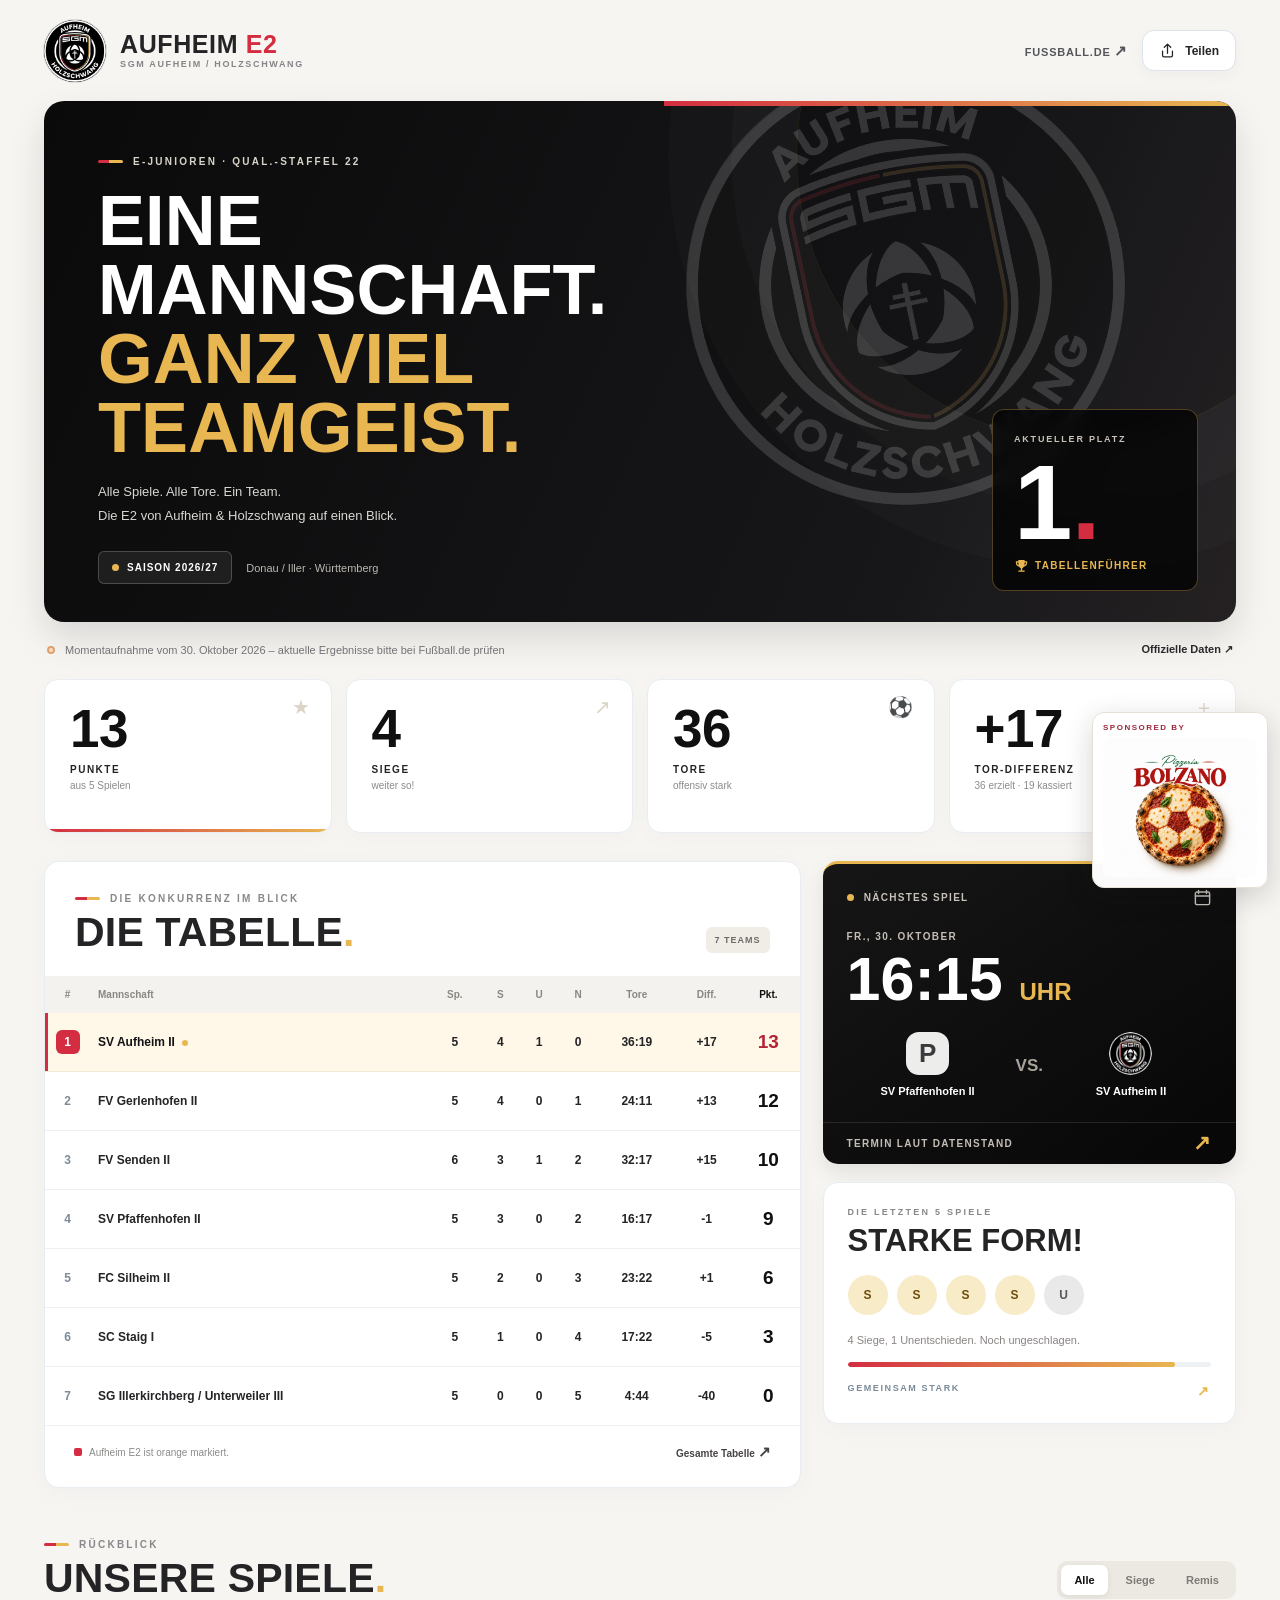
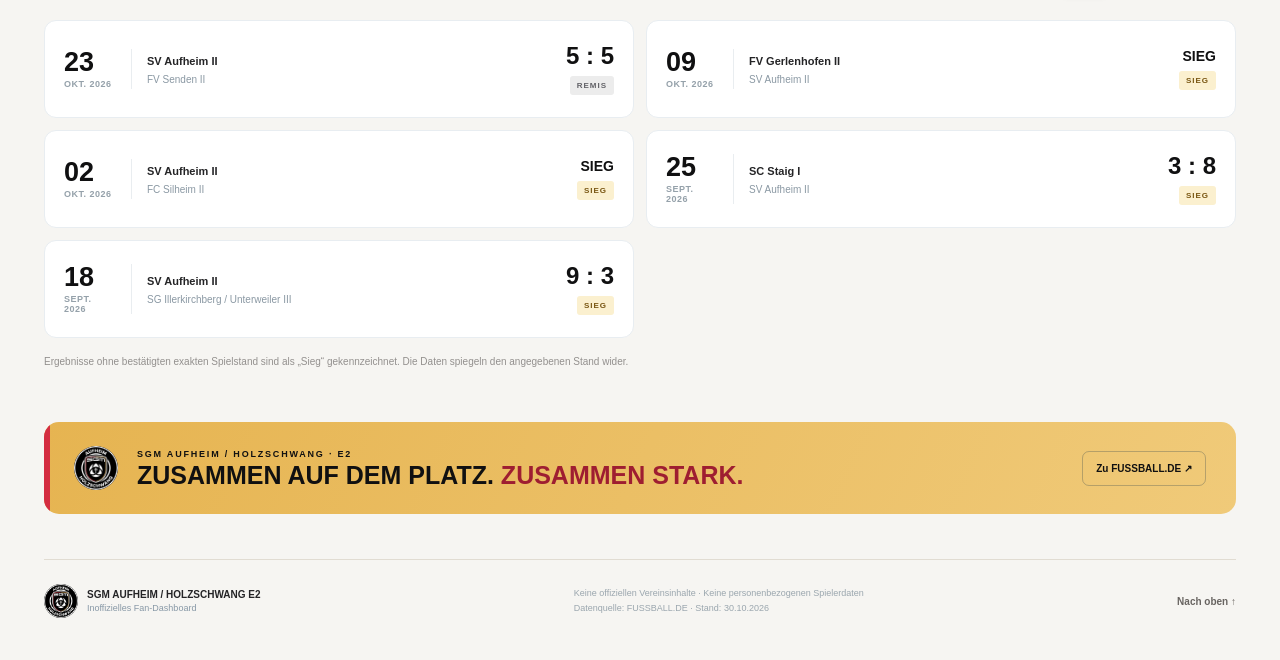
==== index.html @ 08b3c586 "Pin Bolzano sponsor to viewport corner on mobile and desktop" ====
<!doctype html>
<html lang="de">
  <head>
    <meta charset="utf-8" />
    <meta name="viewport" content="width=device-width, initial-scale=1, viewport-fit=cover" />
    <meta name="theme-color" content="#101011" />
    <meta name="description" content="Inoffizielles mobiles Team-Dashboard der SV Aufheim E2 mit Tabelle, Ergebnissen und Spielterminen." />
    <meta property="og:title" content="SV Aufheim E2 – Team-Dashboard" />
    <meta property="og:description" content="Tabelle, Ergebnisse und nächste Spiele auf einen Blick." />
    <title>SV Aufheim E2 · Team-Dashboard</title>
    <link rel="stylesheet" href="styles.css" />
    <script src="data.js" defer></script>
    <script src="app.js" defer></script>
  </head>
  <body>
    <div class="page-shell">
      <header class="topbar" aria-label="Hauptnavigation">
        <a class="brand" href="#start" aria-label="Aufheim E2 – zum Anfang">
          <img class="crest" src="logo.png" width="62" height="62" alt="Wappen der SGM Aufheim Holzschwang" />
          <span class="brand-text"><strong>AUFHEIM <span>E2</span></strong><small>SGM AUFHEIM / HOLZSCHWANG</small></span>
        </a>
        <div class="nav-actions">
          <a class="source-link source-link-top" id="top-source" target="_blank" rel="noopener noreferrer" href="https://www.fussball.de/">FUSSBALL.DE <span aria-hidden="true">↗</span></a>
          <button class="share-button" id="share-button" type="button" aria-label="Seite teilen">
            <svg viewBox="0 0 24 24" width="17" height="17" fill="none" stroke="currentColor" stroke-width="1.8" stroke-linecap="round" stroke-linejoin="round" aria-hidden="true"><path d="M12 16V3m0 0 4.5 4.5M12 3 7.5 7.5"/><path d="M5 13v6a2 2 0 0 0 2 2h10a2 2 0 0 0 2-2v-6"/></svg>
            <span>Teilen</span>
          </button>
        </div>
      </header>

      <main id="start">
        <section class="hero" aria-labelledby="hero-title">
          <div class="hero-glow" aria-hidden="true"></div>
          <img class="hero-mark" src="logo.png" width="400" height="400" alt="" aria-hidden="true" />
          <div class="hero-copy">
            <div class="eyebrow light"><span class="eyebrow-dash"></span><span id="competition">E-JUNIOREN · QUAL.-STAFFEL 22</span></div>
            <h1 id="hero-title">Eine Mannschaft.<br /><em>Ganz viel Teamgeist.</em></h1>
            <p>Alle Spiele. Alle Tore. Ein Team.<br />Die E2 von Aufheim & Holzschwang auf einen Blick.</p>
            <div class="hero-bottom">
              <span class="season-pill"><span class="orange-dot"></span><span id="season">SAISON 2026/27</span></span>
              <span class="hero-detail">Donau / Iller · Württemberg</span>
            </div>
          </div>
          <div class="hero-ranking" aria-label="Aktueller Tabellenplatz">
            <span class="ranking-kicker">AKTUELLER PLATZ</span>
            <div class="ranking-big"><span id="hero-rank">1</span><span class="ranking-period">.</span></div>
            <span class="ranking-label"><svg viewBox="0 0 24 24" width="15" height="15" fill="currentColor" aria-hidden="true"><path d="M7 3h10v2h4v3c0 3.2-2.4 5.7-5.5 5.9a5.5 5.5 0 0 1-2.5 2.9V20h4v2H7v-2h4v-3.3a5.5 5.5 0 0 1-2.5-2.8C5.4 13.7 3 11.2 3 8V5h4V3Zm0 4H5v1c0 1.6.8 2.9 2.2 3.5A9.8 9.8 0 0 1 7 9.7V7Zm10 0v2.7a9.8 9.8 0 0 1-.2 1.8C18.2 10.9 19 9.6 19 8V7h-2Z"/></svg> TABELLENFÜHRER</span>
          </div>
        </section>

        <div class="data-banner" role="status"><span class="banner-dot" aria-hidden="true"></span><span id="data-banner-text">Verifizierter Tabellenstand vom 30. Oktober 2026</span><a id="data-banner-source" href="https://www.fussball.de/" target="_blank" rel="noopener noreferrer">Offizielle Daten <span aria-hidden="true">↗</span></a></div>

        <section class="stat-grid" aria-label="Teamstatistik">
          <div class="stat-card"><span class="stat-icon" aria-hidden="true">★</span><span class="stat-value" id="stat-points">13</span><span class="stat-label">PUNKTE</span><span class="stat-hint">aus 5 Spielen</span></div>
          <div class="stat-card"><span class="stat-icon" aria-hidden="true">↗</span><span class="stat-value" id="stat-wins">4</span><span class="stat-label">SIEGE</span><span class="stat-hint">weiter so!</span></div>
          <div class="stat-card"><span class="stat-icon" aria-hidden="true">⚽</span><span class="stat-value" id="stat-goals">36</span><span class="stat-label">TORE</span><span class="stat-hint">offensiv stark</span></div>
          <div class="stat-card"><span class="stat-icon" aria-hidden="true">＋</span><span class="stat-value" id="stat-difference">+17</span><span class="stat-label">TOR-DIFFERENZ</span><span class="stat-hint">36 erzielt · 19 kassiert</span></div>
        </section>

        <div class="content-grid">
          <section class="panel standings-panel" id="tabelle" aria-labelledby="standings-title">
            <div class="section-heading"><div><div class="eyebrow"><span class="eyebrow-dash"></span> DIE KONKURRENZ IM BLICK</div><h2 id="standings-title">Die Tabelle<span class="orange-stop">.</span></h2></div><span class="round-label" id="league-team-count">7 TEAMS</span></div>
            <div class="table-scroller">
              <table class="league-table" aria-describedby="table-note">
                <thead><tr><th scope="col">#</th><th scope="col">Mannschaft</th><th scope="col">Sp.</th><th scope="col" class="desktop-col">S</th><th scope="col" class="desktop-col">U</th><th scope="col" class="desktop-col">N</th><th scope="col" class="desktop-col">Tore</th><th scope="col">Diff.</th><th scope="col" class="points-col">Pkt.</th></tr></thead>
                <tbody id="standings-body"></tbody>
              </table>
            </div>
            <div class="panel-foot"><p id="table-note"><span class="legend-indicator"></span> Aufheim E2 ist orange markiert.</p><a id="table-source" href="https://www.fussball.de/" target="_blank" rel="noopener noreferrer">Gesamte Tabelle <span aria-hidden="true">↗</span></a></div>
          </section>

          <aside class="sidebar" aria-label="Spiele und Form">
            <section class="next-match-card" id="naechstes-spiel" aria-labelledby="next-match-title">
              <div class="match-card-top"><span><span class="next-dot"></span> NÄCHSTES SPIEL</span><svg viewBox="0 0 24 24" width="19" height="19" fill="none" stroke="currentColor" stroke-width="1.8" stroke-linecap="round" stroke-linejoin="round" aria-hidden="true"><rect x="3" y="5" width="18" height="16" rx="2"/><path d="M7 3v4m10-4v4M3 10h18"/></svg></div>
              <div class="match-date" id="next-date">FR · 30. OKTOBER</div>
              <div class="match-time" id="next-time">16:15 <span>UHR</span></div>
              <div class="fixture-teams"><div class="fixture-team"><span class="mini-crest opponent">P</span><span id="next-home">SV Pfaffenhofen II</span></div><span class="fixture-versus">VS.</span><div class="fixture-team"><img class="mini-crest our-team" src="logo.png" width="43" height="43" alt="" /><span id="next-away">SV Aufheim II</span></div></div>
              <div class="match-bottom"><span id="next-note">AUSWÄRTSSPIEL</span><a id="next-source" href="https://www.fussball.de/" target="_blank" rel="noopener noreferrer" aria-label="Spiel auf Fußball.de ansehen">↗</a></div>
            </section>

            <section class="form-card" aria-labelledby="form-title">
              <div class="form-header"><span class="eyebrow">DIE LETZTEN 5 SPIELE</span><h3 id="form-title">Starke Form!</h3></div>
              <div class="form-circles" id="form-circles" aria-label="Formkurve"></div>
              <p id="form-copy">Vier Siege, ein Unentschieden. Noch ungeschlagen.</p>
              <div class="form-rule"><div id="form-rule-fill"></div></div>
              <span class="form-footer">GEMEINSAM STARK <span aria-hidden="true">↗</span></span>
            </section>
          </aside>
        </div>

        <section class="results-section" id="ergebnisse" aria-labelledby="results-title">
          <div class="section-heading results-heading"><div><div class="eyebrow"><span class="eyebrow-dash"></span> RÜCKBLICK</div><h2 id="results-title">Unsere Spiele<span class="orange-stop">.</span></h2></div><div class="filter-buttons" role="group" aria-label="Spiele filtern"><button class="filter-button active" type="button" data-filter="all" aria-pressed="true">Alle</button><button class="filter-button" type="button" data-filter="win" aria-pressed="false">Siege</button><button class="filter-button" type="button" data-filter="draw" aria-pressed="false">Remis</button></div></div>
          <div class="result-list" id="result-list" aria-live="polite"></div>
          <p class="results-note">Ergebnisse ohne bestätigten exakten Spielstand sind als „Sieg“ gekennzeichnet. Die Daten spiegeln den angegebenen Stand wider.</p>
        </section>

        <section class="closing-strip" aria-label="Team-Motto"><img class="closing-ball" src="logo.png" width="44" height="44" alt="" /><div><span class="closing-kicker">SGM AUFHEIM / HOLZSCHWANG · E2</span><strong>Zusammen auf dem Platz. <em>Zusammen stark.</em></strong></div><a id="closing-source" href="https://www.fussball.de/" target="_blank" rel="noopener noreferrer">Zu FUSSBALL.DE <span aria-hidden="true">↗</span></a></section>
        <section class="sponsor-strip" aria-label="Sponsor">
          <div class="sponsor-card">
            <span class="sponsor-label">SPONSORED BY</span>
            <img class="sponsor-image" src="sponsor-bolzano.jpg" alt="Pizzeria Bolzano – Fußball-Pizza" loading="eager" width="205" height="176" />
          </div>
        </section>
      </main>

      <footer class="site-footer"><div class="footer-brand"><img class="footer-circle" src="logo.png" width="34" height="34" alt="" /><span><strong>SGM AUFHEIM / HOLZSCHWANG E2</strong><small>Inoffizielles Fan-Dashboard</small></span></div><p>Keine offiziellen Vereinsinhalte · Keine personenbezogenen Spielerdaten<br />Datenquelle: FUSSBALL.DE · Stand: <span id="footer-updated">30.10.2026</span></p><a href="#start" class="back-to-top">Nach oben ↑</a></footer>
    </div>
    <div class="toast" id="toast" role="status" aria-live="polite"></div>
  </body>
</html>
---- styles.css ----
:root { color-scheme: light; --navy:#101011; --navy-2:#2b2b2d; --orange:#e8b751; --red:#d42d41; --ink:#242426; --muted:#77777a; --line:#e8e6e2; --paper:#f6f5f2; --green:#a77b26; --font-head:'Arial Narrow',Impact,sans-serif; --font-body:-apple-system,BlinkMacSystemFont,'Segoe UI',Arial,sans-serif; }
* { box-sizing:border-box; }
html { scroll-behavior:smooth; }
body { margin:0; background:var(--paper); color:var(--ink); font-family:var(--font-body); -webkit-font-smoothing:antialiased; }
button, a { -webkit-tap-highlight-color:transparent; }
button { font:inherit; }
a { color:inherit; }
.page-shell { max-width:1240px; margin:0 auto; padding:0 24px; }
.topbar { min-height:101px; display:flex; align-items:center; justify-content:space-between; gap:20px; }
.brand { display:inline-flex; gap:14px; align-items:center; text-decoration:none; }
.crest { width:62px; height:62px; border-radius:50%; object-fit:contain; flex-shrink:0; background:#050505; box-shadow:0 0 0 1px rgba(10,10,10,.12); }
.brand-text { display:flex; flex-direction:column; gap:2px; }
.brand-text strong { font:800 25px/.98 var(--font-head); letter-spacing:.6px; }
.brand-text strong span { color:var(--red); }
.brand-text small { letter-spacing:1.65px; font-size:9px; font-weight:800; color:#858588; }
.nav-actions { display:flex; align-items:center; gap:14px; }
.source-link { color:#55555a; text-decoration:none; font-size:11px; font-weight:800; letter-spacing:.8px; }
.source-link:hover, .panel-foot a:hover, .back-to-top:hover { color:var(--orange); }
.source-link span, .panel-foot a span { font-size:15px; }
.share-button { display:flex; align-items:center; gap:9px; border:1px solid #dce3ea; border-radius:12px; background:white; color:var(--ink); padding:11px 16px; font-size:12px; font-weight:800; cursor:pointer; box-shadow:0 5px 15px rgba(4,38,66,.035); }
.share-button:hover { border-color:var(--orange); }

.hero { background:linear-gradient(114deg,#0a0a0b 0%,#171719 75%,#252123 100%); min-height:366px; border-radius:20px; overflow:hidden; position:relative; color:white; display:flex; justify-content:space-between; align-items:stretch; box-shadow:0 16px 36px rgba(0,0,0,.12); isolation:isolate; }
.hero:before { content:""; position:absolute; height:5px; top:0; right:0; width:48%; background:linear-gradient(90deg,var(--red),var(--orange)); z-index:2; }
.hero-glow { position:absolute; z-index:-1; right:-130px; top:-230px; width:570px; height:570px; border:1px solid rgba(235,185,80,.10); border-radius:50%; box-shadow:0 0 0 65px rgba(255,255,255,.018), 0 0 0 128px rgba(255,255,255,.014); }
.hero-mark { position:absolute; width:440px; height:440px; object-fit:contain; right:110px; top:-35px; opacity:.14; transform:rotate(-12deg); pointer-events:none; user-select:none; }
.hero-copy { position:relative; z-index:1; padding:55px 54px 38px; max-width:690px; }
.eyebrow { display:flex; align-items:center; gap:10px; font-size:10px; letter-spacing:2.25px; font-weight:800; color:#88878a; }
.eyebrow.light { color:#d9d4c9; }
.eyebrow-dash { width:25px; height:3px; background:linear-gradient(90deg,var(--red) 0 46%,var(--orange) 46%); border-radius:2px; flex-shrink:0; }
h1, h2, h3, p { margin-top:0; }
.hero h1 { font:800 clamp(50px,5.5vw,77px)/.98 var(--font-head); text-transform:uppercase; letter-spacing:.1px; margin:19px 0 18px; }
.hero h1 em { font-style:normal; color:var(--orange); }
.hero p { font-size:13px; line-height:1.85; color:#d9d7d2; margin-bottom:23px; }
.hero-bottom { display:flex; align-items:center; flex-wrap:wrap; gap:14px; }
.season-pill { display:inline-flex; align-items:center; gap:8px; padding:10px 13px; border:1px solid rgba(255,255,255,.2); border-radius:6px; font-size:10px; font-weight:800; letter-spacing:1px; color:white; background:rgba(255,255,255,.07); }
.orange-dot { width:7px; height:7px; border-radius:50%; background:var(--orange); }
.hero-detail { font-size:11px; color:#bcb8b0; }
.hero-ranking { align-self:flex-end; z-index:1; width:206px; flex:0 0 206px; margin:0 38px 31px 0; padding:18px 21px 17px; background:rgba(0,0,0,.72); border:1px solid rgba(232,183,81,.32); border-radius:12px; backdrop-filter:blur(10px); }
.ranking-kicker { color:#c8c2b8; letter-spacing:1.8px; font-size:9px; font-weight:800; white-space:nowrap; }
.ranking-big { font:900 105px/.9 var(--font-head); letter-spacing:-1px; margin:10px 0 8px; }
.ranking-period { color:var(--red); }
.ranking-label { color:var(--orange); font-size:10px; font-weight:900; letter-spacing:1.3px; display:flex; gap:6px; align-items:center; }

.data-banner { display:flex; flex-wrap:wrap; align-items:center; gap:10px; min-height:55px; color:#77767a; padding:13px 3px; font-size:11px; }
.banner-dot { height:8px; width:8px; border:2px solid #60b594; border-radius:50%; background:#d5f0e6; flex-shrink:0; }
.data-banner a { margin-left:auto; color:var(--navy-2); font-weight:800; text-decoration:none; }
.data-banner a:hover { text-decoration:underline; }

.stat-grid { display:grid; grid-template-columns:repeat(4,minmax(0,1fr)); gap:14px; margin:2px 0 28px; }
.stat-card { position:relative; background:white; min-height:154px; border-radius:14px; padding:24px 25px 18px; border:1px solid #e8edf1; overflow:hidden; display:flex; flex-direction:column; box-shadow:0 5px 22px rgba(25,46,63,.025); }
.stat-card:after { content:""; position:absolute; bottom:0; left:0; width:100%; height:3px; background:transparent; }
.stat-card:first-child:after { background:linear-gradient(90deg,var(--red),var(--orange)); }
.stat-icon { position:absolute; top:17px; right:21px; color:#dbd5c6; font-size:20px; line-height:1; }
.stat-value { font:900 53px/.95 var(--font-head); letter-spacing:-.5px; color:var(--navy); }
.stat-label { font-size:10px; font-weight:900; letter-spacing:1.5px; margin:10px 0 5px; }
.stat-hint { font-size:10px; color:#8d8b8a; }

.content-grid { display:grid; grid-template-columns:minmax(0,1.83fr) minmax(280px,1fr); gap:22px; align-items:start; }
.panel, .form-card { background:white; border:1px solid #e8edf1; border-radius:15px; box-shadow:0 5px 25px rgba(25,46,63,.028); }
.standings-panel { padding:31px 0 9px; overflow:hidden; }
.section-heading { padding:0 30px 23px; display:flex; align-items:end; justify-content:space-between; gap:12px; }
.section-heading h2 { margin:8px 0 0; font:800 41px/1 var(--font-head); text-transform:uppercase; letter-spacing:.2px; }
.orange-stop { color:var(--orange); }
.round-label { white-space:nowrap; background:#f0ede7; border-radius:6px; color:#6d6b68; font-weight:900; font-size:9px; letter-spacing:1px; padding:8px 9px; }
.table-scroller { width:100%; overflow-x:auto; scrollbar-width:thin; }
.league-table { width:100%; border-collapse:collapse; table-layout:auto; }
.league-table th { padding:13px 8px; background:#f4f2ef; color:#8a8781; font-size:10px; font-weight:800; white-space:nowrap; text-align:center; }
.league-table th:nth-child(2) { text-align:left; }
.league-table th:first-child { width:45px; }
.league-table td { padding:17px 8px; font-size:12px; font-weight:650; border-bottom:1px solid #edf0f2; white-space:nowrap; text-align:center; }
.league-table tbody tr:last-child td { border-bottom:0; }
.league-table tbody tr.our-row { background:#fff8e9; }
.league-table tbody tr.our-row td { border-color:#f5ead6; }
.league-table tbody tr.our-row td:first-child { box-shadow:inset 3px 0 var(--red); }
.league-table td:first-child { font-weight:850; color:#7c8b98; }
.league-table .rank-badge { display:inline-flex; justify-content:center; align-items:center; min-width:24px; height:24px; border-radius:6px; font-weight:800; }
.league-table .our-row .rank-badge { background:var(--red); color:white; }
.league-table .team-cell { text-align:left; font-weight:750; min-width:188px; }
.league-table .our-row .team-cell { color:#121214; font-weight:900; }
.our-dot { width:6px; height:6px; margin-left:7px; border-radius:50%; background:var(--orange); display:inline-block; vertical-align:middle; }
.league-table .points-col { font-weight:900; color:var(--navy); }
.league-table td.points-col { font:900 19px var(--font-head); }
.league-table .our-row td.points-col { color:#b22537; }
.panel-foot { display:flex; justify-content:space-between; align-items:center; padding:17px 29px; gap:12px; border-top:1px solid #f0f2f3; }
.panel-foot p { margin:0; font-size:10px; color:#8d8b89; display:flex; align-items:center; gap:7px; }
.legend-indicator { width:8px; height:8px; background:var(--red); border-radius:2px; flex-shrink:0; }
.panel-foot a { font-size:10px; font-weight:900; color:#474343; text-decoration:none; white-space:nowrap; }
.sidebar { display:grid; gap:18px; }
.next-match-card { background:linear-gradient(145deg,#161617,#080809 90%); color:white; border-radius:15px; overflow:hidden; padding:24px 24px 0; box-shadow:0 8px 20px rgba(0,0,0,.09); border-top:3px solid var(--orange); }
.match-card-top { display:flex; justify-content:space-between; align-items:center; color:#c6c1b9; font-size:10px; letter-spacing:1.3px; font-weight:800; }
.next-dot { display:inline-block; height:7px; width:7px; border-radius:50%; background:var(--orange); margin-right:6px; }
.match-date { color:#c4beb5; font-size:10px; letter-spacing:1.4px; font-weight:850; margin-top:24px; }
.match-time { font:900 61px/.97 var(--font-head); margin:8px 0 23px; }
.match-time span { color:var(--orange); font-size:24px; }
.fixture-teams { display:flex; gap:7px; align-items:center; justify-content:space-between; padding-bottom:23px; }
.fixture-team { display:flex; flex:1; min-width:0; flex-direction:column; align-items:center; text-align:center; gap:9px; font-size:11px; line-height:1.35; font-weight:800; }
.mini-crest { display:grid; place-items:center; height:43px; width:43px; font:900 26px var(--font-head); border-radius:13px; }
.mini-crest.opponent { background:#ededec; color:#3b3b3d; }
.mini-crest.our-team { background:#080808; border-radius:50%; object-fit:contain; color:var(--navy); }
.fixture-versus { color:#aaa29a; font:900 17px var(--font-head); }
.match-bottom { margin:0 -24px; padding:13px 24px; border-top:1px solid rgba(255,255,255,.11); display:flex; justify-content:space-between; align-items:center; color:#c4beb6; font-size:10px; letter-spacing:1.3px; font-weight:850; }
.match-bottom a { color:var(--orange); text-decoration:none; font-size:21px; line-height:.7; }
.form-card { padding:24px; }
.form-header .eyebrow { font-size:9px; }
.form-header h3 { font:900 31px/1 var(--font-head); text-transform:uppercase; margin:8px 0 19px; }
.form-circles { display:flex; gap:9px; }
.form-circle { width:40px; height:40px; display:grid; place-items:center; border-radius:50%; font-size:12px; font-weight:900; background:#f8ebc8; color:#6b4c0d; }
.form-circle.draw { background:#e9e9e9; color:#585858; }
.form-circle.loss { background:#f8e8e9; color:#bb2d43; }
.form-card p { font-size:11px; color:#888482; line-height:1.65; margin:16px 0 13px; }
.form-rule { background:#eef2f4; height:5px; border-radius:5px; overflow:hidden; }
.form-rule div { height:100%; width:0; background:linear-gradient(90deg,var(--red),var(--orange)); border-radius:5px; }
.form-footer { font-size:9px; font-weight:900; letter-spacing:1.6px; color:#7a8a98; display:flex; justify-content:space-between; margin-top:16px; }
.form-footer span { color:var(--orange); font-size:14px; }

.results-section { margin:51px 0 52px; }
.results-heading { padding:0 0 21px; }
.filter-buttons { display:flex; gap:5px; padding:4px; border-radius:10px; background:#ece9e3; }
.filter-button { border:0; color:#7e7b77; background:transparent; padding:9px 13px; border-radius:7px; font-weight:800; font-size:11px; cursor:pointer; }
.filter-button:hover { color:var(--navy); }
.filter-button.active { background:white; color:var(--navy); box-shadow:0 2px 7px rgba(0,0,0,.06); }
.result-list { display:grid; grid-template-columns:repeat(2,minmax(0,1fr)); gap:12px; }
.result-card { display:grid; grid-template-columns:68px minmax(0,1fr) auto; align-items:center; column-gap:15px; background:white; border:1px solid #e8edf1; border-radius:12px; padding:18px 19px; min-height:98px; }
.result-date { border-right:1px solid #e9edf0; padding-right:15px; display:flex; flex-direction:column; gap:3px; }
.result-date strong { color:var(--navy); font:800 27px/1 var(--font-head); }
.result-date span { color:#95a1aa; font-size:9px; font-weight:900; letter-spacing:.5px; }
.result-names { min-width:0; }
.result-names strong { display:block; font-size:11px; line-height:1.45; font-weight:800; white-space:nowrap; overflow:hidden; text-overflow:ellipsis; }
.result-names small { display:block; font-size:10px; color:#8a98a3; margin-top:4px; white-space:nowrap; overflow:hidden; text-overflow:ellipsis; }
.result-score { display:flex; flex-direction:column; gap:8px; align-items:end; min-width:70px; }
.score-text { color:var(--navy); font:900 24px/1 var(--font-head); white-space:nowrap; }
.score-unknown { font:800 14px/1 var(--font-body); color:var(--navy); }
.outcome-tag { font-size:8px; font-weight:900; letter-spacing:1px; border-radius:3px; padding:5px 7px; background:#fbf0cf; color:#785511; }
.outcome-tag.draw { background:#ececec; color:#626267; }
.outcome-tag.loss { background:#f8e8e9; color:#bb2d43; }
.results-note { margin:16px 0 0; color:#93908e; font-size:10px; line-height:1.6; }
.empty-results { background:white; border:1px dashed #cdd8df; border-radius:12px; padding:32px; color:#718597; text-align:center; grid-column:1/-1; font-size:13px; }
.closing-strip { background:linear-gradient(115deg,#e6b451,#f0ca79); color:var(--navy); display:flex; align-items:center; gap:19px; border-radius:15px; padding:24px 30px; margin-bottom:45px; position:relative; overflow:hidden; }
.closing-strip:before { content:""; width:6px; position:absolute; top:0; bottom:0; left:0; background:var(--red); }
.closing-ball { width:44px; height:44px; object-fit:contain; background:#080808; border-radius:50%; flex-shrink:0; }
.closing-strip div { display:flex; flex-direction:column; gap:4px; }
.closing-kicker { font-size:9px; font-weight:900; letter-spacing:1.8px; }
.closing-strip strong { font:800 25px/1 var(--font-head); text-transform:uppercase; }
.closing-strip strong em { font-style:normal; color:#9e1e31; }
.closing-strip a { margin-left:auto; text-decoration:none; padding:11px 13px; border:1px solid rgba(9,43,70,.25); border-radius:7px; font-size:10px; font-weight:900; white-space:nowrap; }
.closing-strip a:hover { background:rgba(255,255,255,.16); }
.sponsor-strip { position:fixed; z-index:10; right:max(12px,env(safe-area-inset-right)); bottom:max(12px,env(safe-area-inset-bottom)); margin:0; pointer-events:none; }
.sponsor-card { width:176px; padding:9px 10px 10px; background:rgba(255,255,255,.98); border:1px solid #e7e0d4; border-radius:12px; box-shadow:0 8px 28px rgba(20,20,20,.18); }
.sponsor-label { display:block; font-size:8px; line-height:1.4; font-weight:900; color:#9d2739; letter-spacing:1.5px; margin-bottom:5px; }
.sponsor-image { display:block; width:100%; height:139px; object-fit:cover; object-position:center 49%; border-radius:7px; background:white; }
.site-footer { display:flex; align-items:center; gap:20px; border-top:1px solid #e1dcd2; padding:24px 0 42px; }
.footer-brand { display:flex; align-items:center; gap:9px; }
.footer-circle { width:34px; height:34px; object-fit:contain; background:#080808; border-radius:50%; }
.footer-brand span:last-child { display:flex; flex-direction:column; gap:3px; }
.footer-brand strong { font-size:10px; white-space:nowrap; }
.footer-brand small { color:#8798a6; font-size:9px; }
.site-footer p { color:#9aa6ae; font-size:9px; line-height:1.7; margin:0 auto; }
.back-to-top { color:#686461; font-size:10px; font-weight:800; text-decoration:none; white-space:nowrap; }
.toast { position:fixed; bottom:24px; left:50%; transform:translate(-50%,12px); padding:12px 19px; color:white; background:var(--navy); border-radius:9px; font-size:12px; font-weight:700; box-shadow:0 14px 30px rgba(0,0,0,.2); opacity:0; pointer-events:none; transition:opacity .2s, transform .2s; z-index:4; }
.toast.show { transform:translate(-50%,0); opacity:1; }
:focus-visible { outline:3px solid var(--orange); outline-offset:3px; }

@media (max-width:1020px) {
  .page-shell { padding:0 18px; }
  .hero-copy { padding:47px 38px 35px; }
  .hero-ranking { margin-right:22px; }
  .hero-mark { right:30px; }
  .content-grid { grid-template-columns:1fr; }
  .sidebar { grid-template-columns:1fr 1fr; }
  .result-card { column-gap:10px; }
}
@media (max-width:700px) {
  .page-shell { padding:0 13px; }
  .topbar { min-height:82px; }
  .crest { width:48px; height:48px; }
  .brand { gap:9px; }
  .brand-text strong { font-size:22px; }
  .brand-text small { font-size:8px; letter-spacing:1.7px; }
  .source-link-top { display:none; }
  .share-button { padding:11px; border-radius:10px; }
  .share-button span { display:none; }
  .hero { min-height:405px; border-radius:15px; }
  .hero-copy { padding:35px 24px 129px; }
  .hero h1 { font-size:clamp(47px,10.4vw,70px); margin:17px 0 15px; }
  .hero p { font-size:12px; }
  .hero-detail { display:none; }
  .hero-mark { right:-85px; top:115px; width:300px; height:300px; opacity:.13; }
  .hero-ranking { position:absolute; right:17px; bottom:19px; width:149px; height:110px; margin:0; padding:12px 14px; display:grid; align-content:center; }
  .ranking-kicker { font-size:8px; letter-spacing:1px; }
  .ranking-big { font-size:55px; margin:1px 0 5px; }
  .ranking-label { font-size:8px; }
  .ranking-label svg { width:11px; }
  .data-banner { font-size:10px; line-height:1.4; }
  .data-banner a { white-space:nowrap; }
  .stat-grid { grid-template-columns:repeat(2,minmax(0,1fr)); gap:10px; margin-bottom:19px; }
  .stat-card { min-height:127px; border-radius:11px; padding:18px 17px 13px; }
  .stat-value { font-size:47px; }
  .stat-icon { top:14px; right:13px; }
  .stat-label { font-size:9px; margin-top:7px; }
  .stat-hint { font-size:9px; }
  .section-heading { padding:0 18px 20px; }
  .section-heading h2 { font-size:35px; }
  .standings-panel { padding-top:24px; }
  .league-table th { padding:11px 5px; font-size:9px; }
  .league-table td { padding:14px 5px; font-size:11px; }
  .league-table .desktop-col { display:none; }
  .league-table .team-cell { min-width:0; white-space:normal; line-height:1.25; }
  .league-table td:nth-child(2) { width:46%; }
  .league-table td.points-col { font-size:20px; }
  .league-table th:first-child { width:32px; }
  .panel-foot { padding:15px 17px; }
  .panel-foot p { font-size:9px; }
  .panel-foot a { font-size:9px; }
  .sidebar { grid-template-columns:1fr; gap:12px; }
  .next-match-card { padding-top:21px; }
  .match-date { margin-top:21px; }
  .match-time { font-size:60px; margin-bottom:20px; }
  .fixture-teams { justify-content:space-around; }
  .fixture-team { flex:0 1 35%; }
  .form-card { padding:21px; }
  .results-section { margin:38px 0; }
  .results-heading { padding:0 0 19px; align-items:start; }
  .filter-buttons { margin-top:3px; }
  .filter-button { padding:8px 10px; font-size:10px; }
  .result-list { grid-template-columns:1fr; gap:9px; }
  .result-card { min-height:87px; padding:14px; }
  .closing-strip { padding:19px; gap:10px; margin-bottom:27px; }
  .closing-ball { width:36px; height:36px; }
  .closing-strip strong { font-size:22px; }
  .closing-strip a { display:none; }
  .sponsor-card { width:122px; padding:7px; border-radius:9px; }
  .sponsor-label { font-size:7px; letter-spacing:.9px; margin-bottom:3px; }
  .sponsor-image { height:105px; border-radius:5px; }
  .site-footer { display:grid; grid-template-columns:1fr auto; row-gap:18px; padding-bottom:28px; }
  .site-footer p { grid-row:2; grid-column:1/-1; margin:0; }
}
@media (max-width:365px) {
  .hero { min-height:415px; }
  .hero h1 { font-size:46px; }
  .hero-detail { display:none; }
  .filter-buttons { gap:0; }
  .filter-button { padding:8px 8px; }
  .section-heading h2 { font-size:32px; }
}
@media (prefers-reduced-motion:reduce) { html { scroll-behavior:auto; } .toast { transition:none; } }
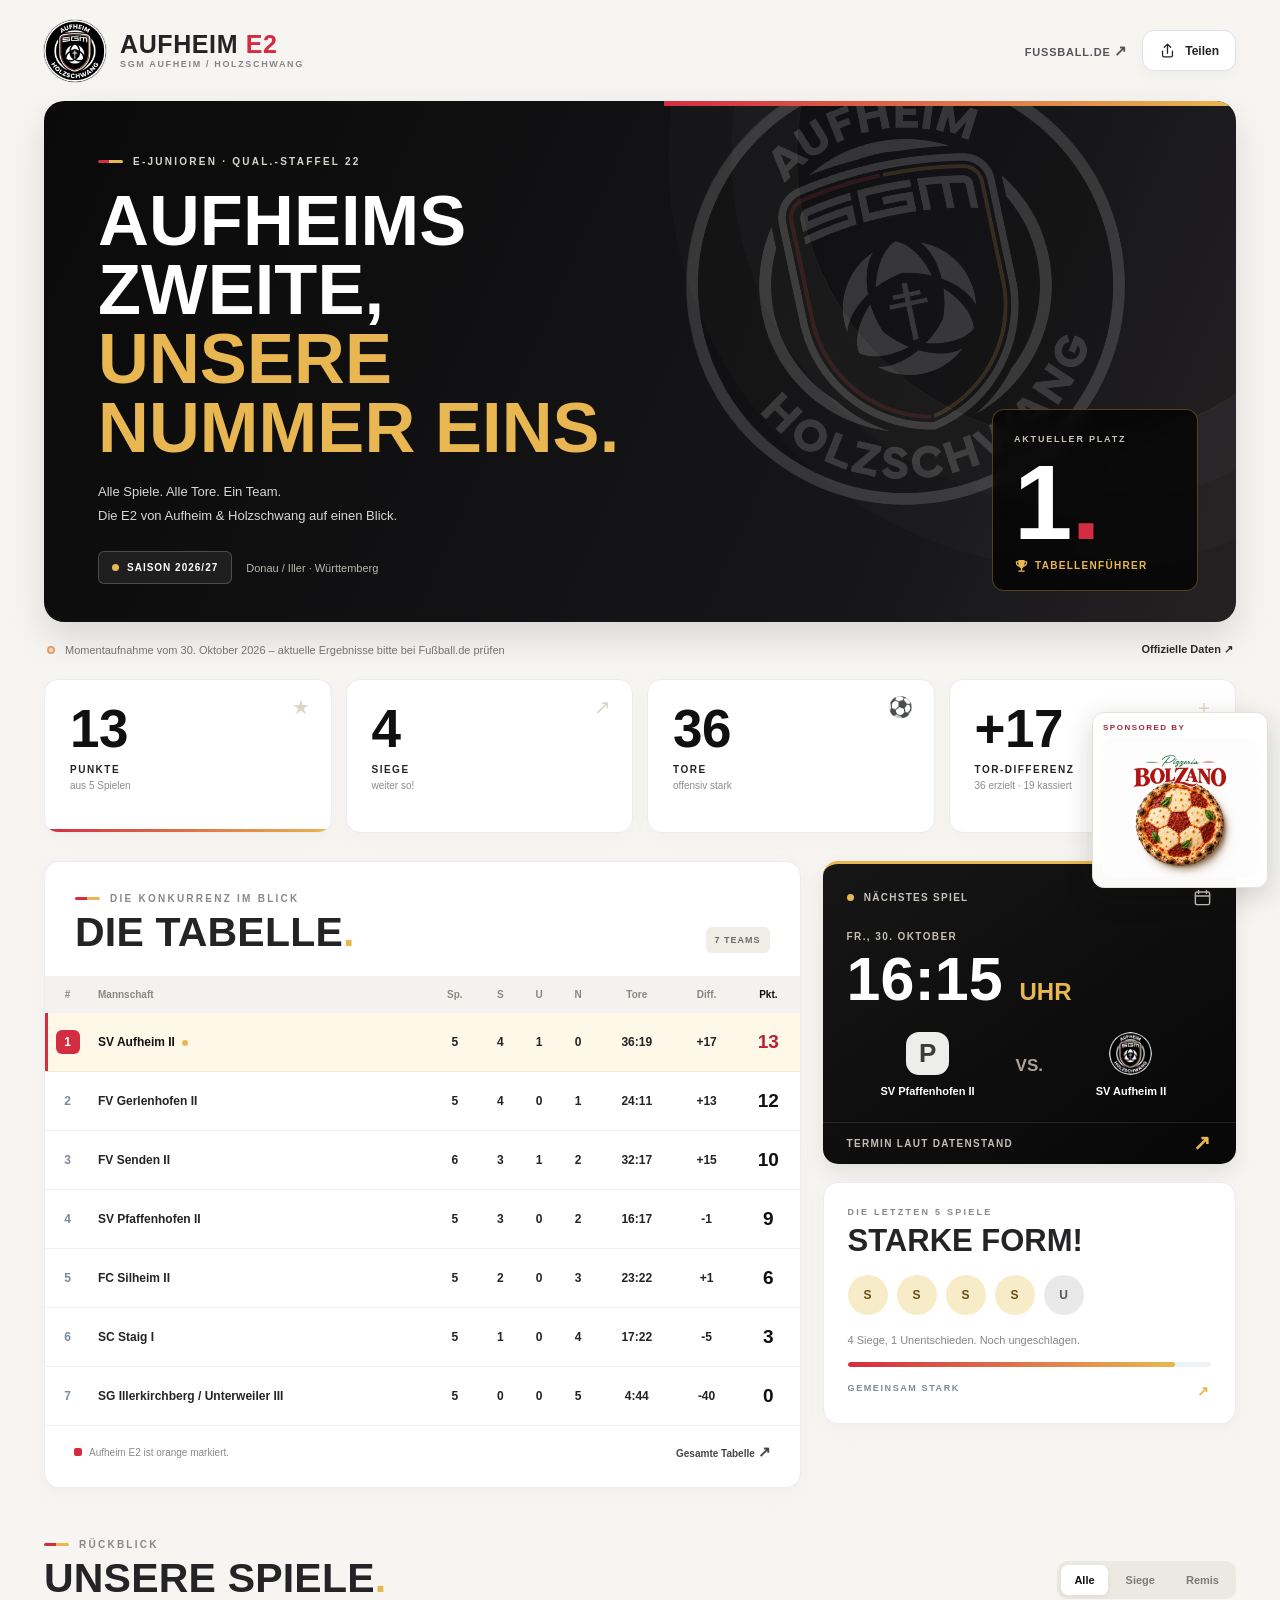
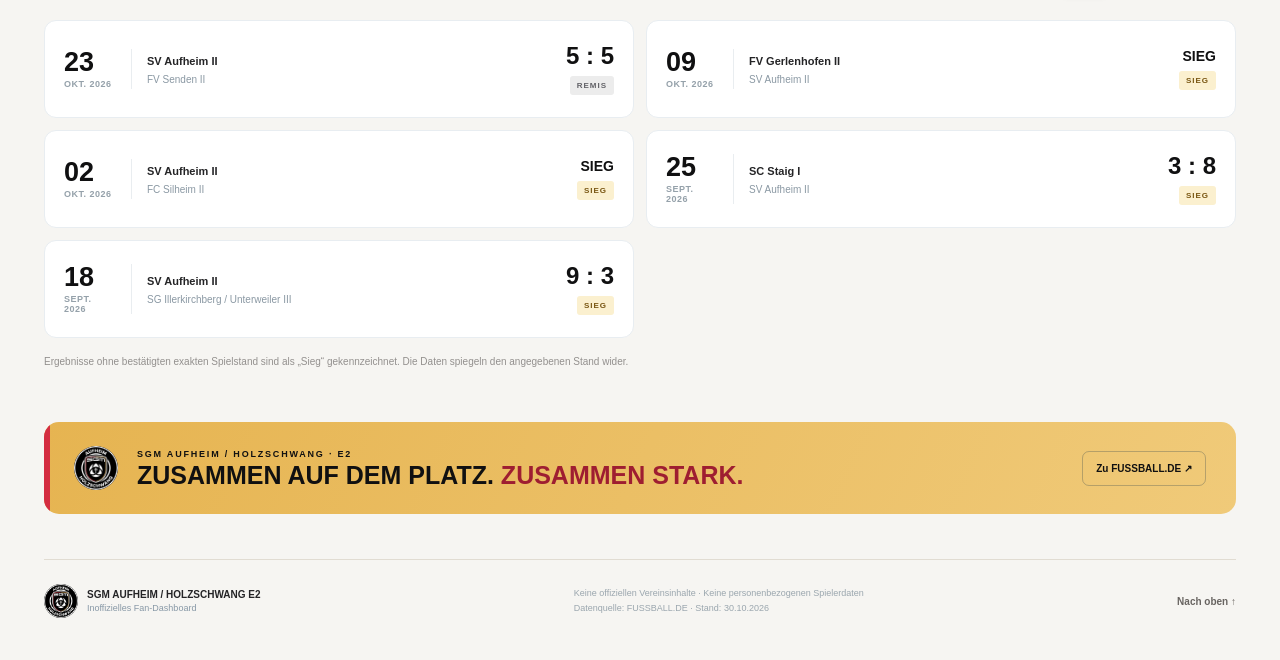
==== commit 03cfc25c: "Show Aufheims Zweite team slogan in hero" ====
--- a/index.html
+++ b/index.html
@@ -34,7 +34,7 @@
           <img class="hero-mark" src="logo.png" width="400" height="400" alt="" aria-hidden="true" />
           <div class="hero-copy">
             <div class="eyebrow light"><span class="eyebrow-dash"></span><span id="competition">E-JUNIOREN · QUAL.-STAFFEL 22</span></div>
-            <h1 id="hero-title">Eine Mannschaft.<br /><em>Ganz viel Teamgeist.</em></h1>
+            <h1 id="hero-title">Aufheims Zweite,<br /><em>unsere Nummer eins.</em></h1>
             <p>Alle Spiele. Alle Tore. Ein Team.<br />Die E2 von Aufheim & Holzschwang auf einen Blick.</p>
             <div class="hero-bottom">
               <span class="season-pill"><span class="orange-dot"></span><span id="season">SAISON 2026/27</span></span>
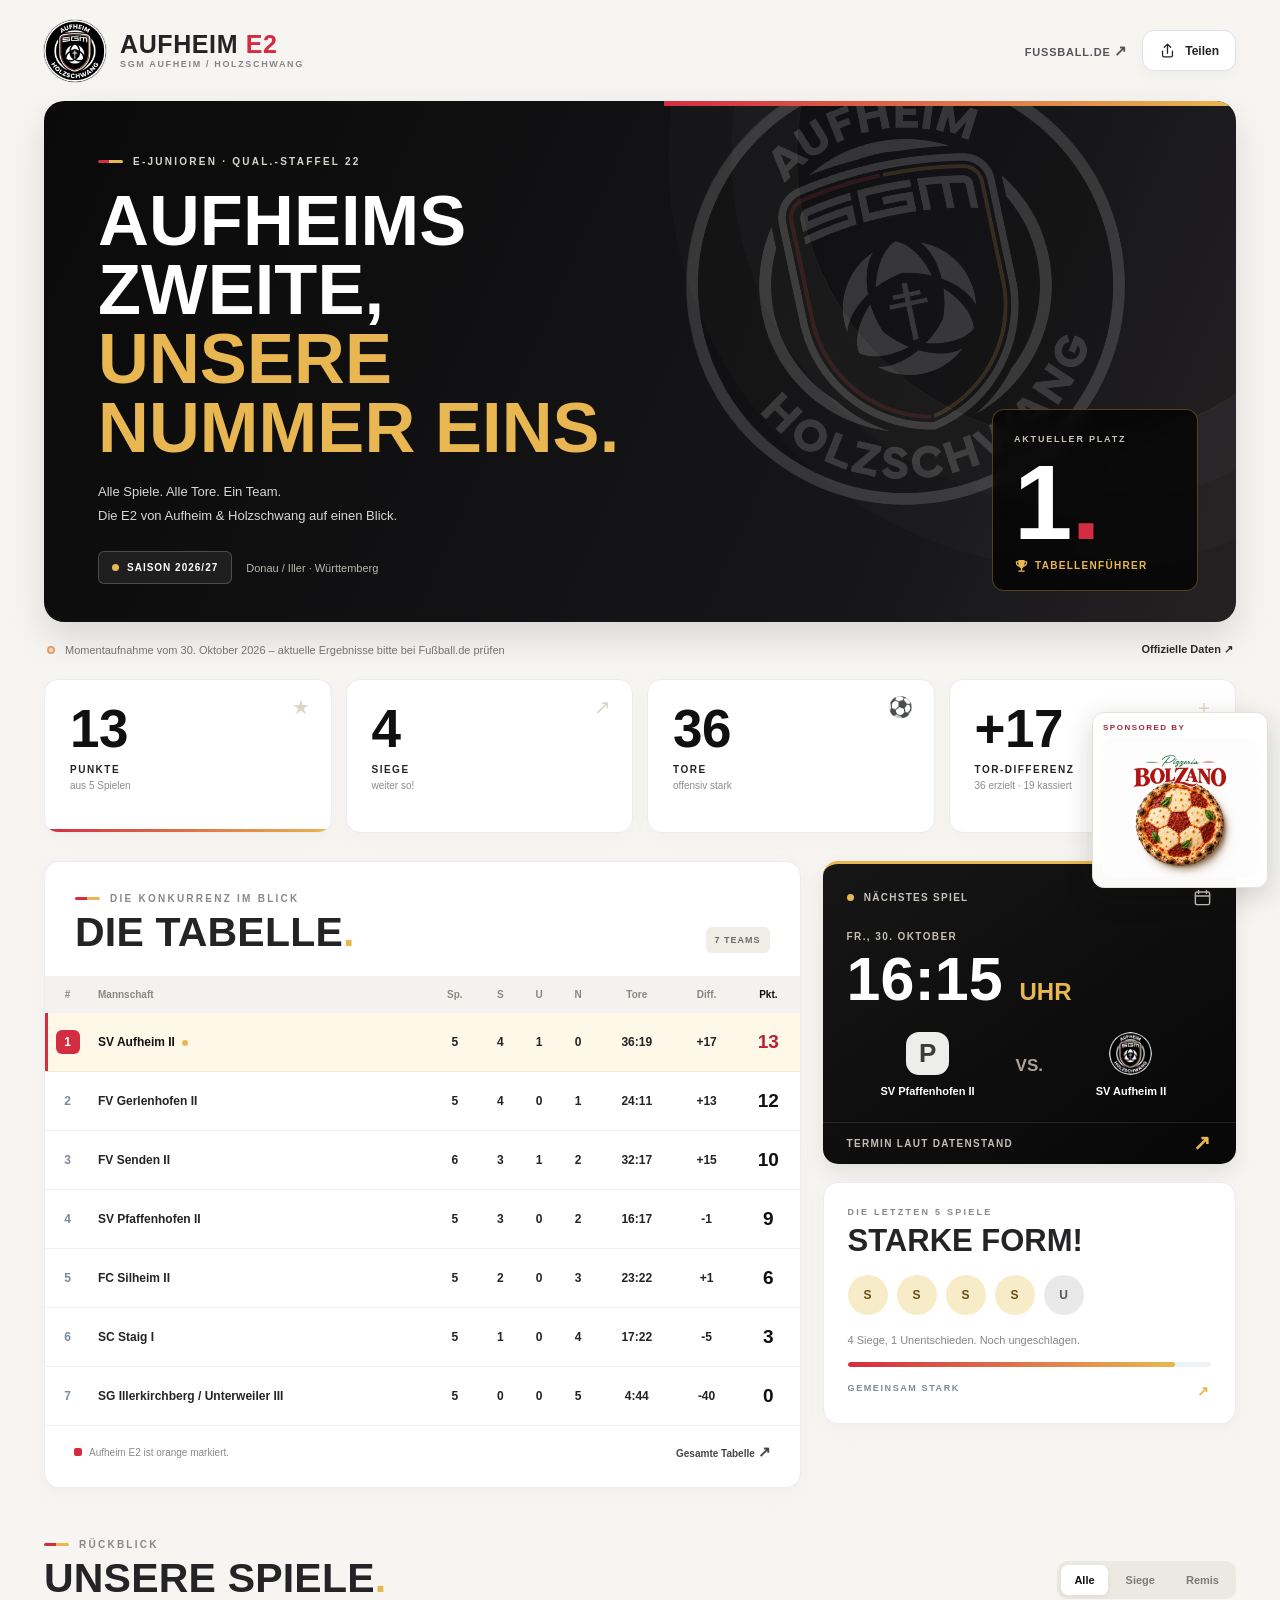
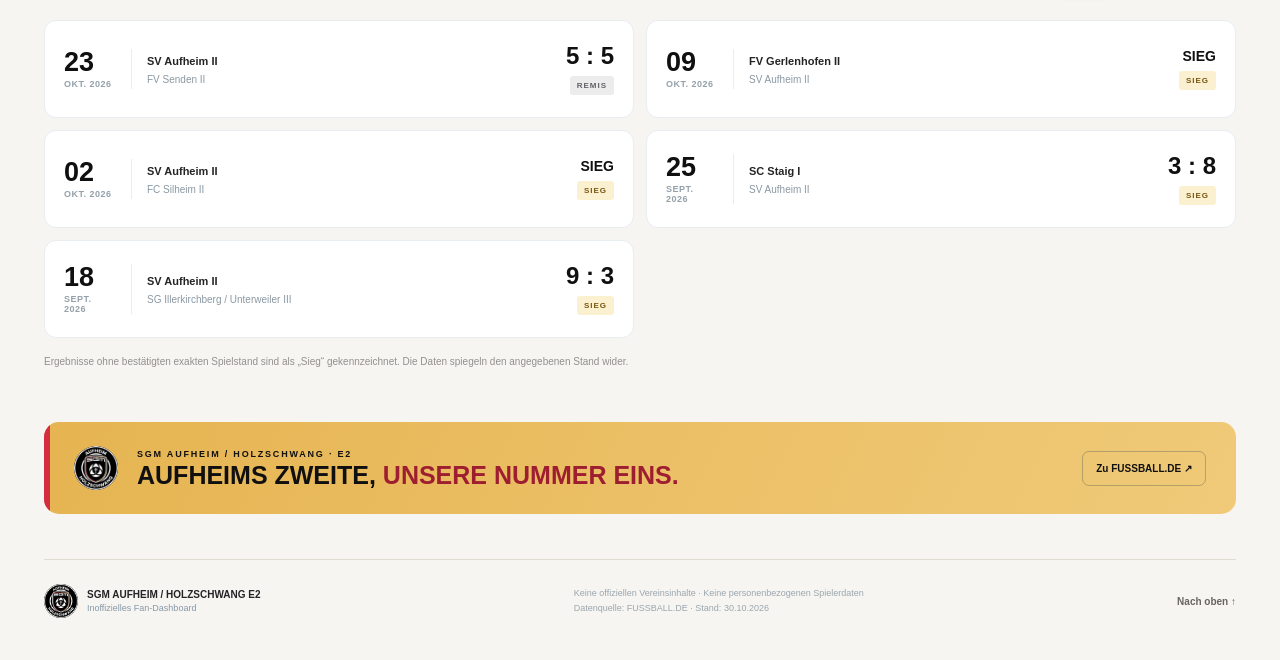
==== commit cbf834f8: "Fix sponsor overlay on iPhone and update closing motto" ====
--- a/index.html
+++ b/index.html
@@ -8,7 +8,7 @@
     <meta property="og:title" content="SV Aufheim E2 – Team-Dashboard" />
     <meta property="og:description" content="Tabelle, Ergebnisse und nächste Spiele auf einen Blick." />
     <title>SV Aufheim E2 · Team-Dashboard</title>
-    <link rel="stylesheet" href="styles.css" />
+    <link rel="stylesheet" href="styles.css?v=20261030b" />
     <script src="data.js" defer></script>
     <script src="app.js" defer></script>
   </head>
@@ -94,17 +94,17 @@
           <p class="results-note">Ergebnisse ohne bestätigten exakten Spielstand sind als „Sieg“ gekennzeichnet. Die Daten spiegeln den angegebenen Stand wider.</p>
         </section>
 
-        <section class="closing-strip" aria-label="Team-Motto"><img class="closing-ball" src="logo.png" width="44" height="44" alt="" /><div><span class="closing-kicker">SGM AUFHEIM / HOLZSCHWANG · E2</span><strong>Zusammen auf dem Platz. <em>Zusammen stark.</em></strong></div><a id="closing-source" href="https://www.fussball.de/" target="_blank" rel="noopener noreferrer">Zu FUSSBALL.DE <span aria-hidden="true">↗</span></a></section>
-        <section class="sponsor-strip" aria-label="Sponsor">
-          <div class="sponsor-card">
-            <span class="sponsor-label">SPONSORED BY</span>
-            <img class="sponsor-image" src="sponsor-bolzano.jpg" alt="Pizzeria Bolzano – Fußball-Pizza" loading="eager" width="205" height="176" />
-          </div>
-        </section>
+        <section class="closing-strip" aria-label="Team-Motto"><img class="closing-ball" src="logo.png" width="44" height="44" alt="" /><div><span class="closing-kicker">SGM AUFHEIM / HOLZSCHWANG · E2</span><strong>Aufheims Zweite, <em>unsere Nummer eins.</em></strong></div><a id="closing-source" href="https://www.fussball.de/" target="_blank" rel="noopener noreferrer">Zu FUSSBALL.DE <span aria-hidden="true">↗</span></a></section>
       </main>
 
       <footer class="site-footer"><div class="footer-brand"><img class="footer-circle" src="logo.png" width="34" height="34" alt="" /><span><strong>SGM AUFHEIM / HOLZSCHWANG E2</strong><small>Inoffizielles Fan-Dashboard</small></span></div><p>Keine offiziellen Vereinsinhalte · Keine personenbezogenen Spielerdaten<br />Datenquelle: FUSSBALL.DE · Stand: <span id="footer-updated">30.10.2026</span></p><a href="#start" class="back-to-top">Nach oben ↑</a></footer>
     </div>
+    <aside class="sponsor-strip" aria-label="Werbung: Pizzeria Bolzano">
+      <div class="sponsor-card">
+        <span class="sponsor-label">SPONSORED BY</span>
+        <img class="sponsor-image" src="sponsor-bolzano.jpg" alt="Pizzeria Bolzano – Fußball-Pizza" loading="eager" width="205" height="176" />
+      </div>
+    </aside>
     <div class="toast" id="toast" role="status" aria-live="polite"></div>
   </body>
 </html>
--- a/styles.css
+++ b/styles.css
@@ -145,7 +145,7 @@
 .closing-strip strong em { font-style:normal; color:#9e1e31; }
 .closing-strip a { margin-left:auto; text-decoration:none; padding:11px 13px; border:1px solid rgba(9,43,70,.25); border-radius:7px; font-size:10px; font-weight:900; white-space:nowrap; }
 .closing-strip a:hover { background:rgba(255,255,255,.16); }
-.sponsor-strip { position:fixed; z-index:10; right:max(12px,env(safe-area-inset-right)); bottom:max(12px,env(safe-area-inset-bottom)); margin:0; pointer-events:none; }
+.sponsor-strip { position:fixed; z-index:10; right:12px; bottom:12px; right:max(12px,env(safe-area-inset-right)); bottom:max(12px,env(safe-area-inset-bottom)); margin:0; pointer-events:none; }
 .sponsor-card { width:176px; padding:9px 10px 10px; background:rgba(255,255,255,.98); border:1px solid #e7e0d4; border-radius:12px; box-shadow:0 8px 28px rgba(20,20,20,.18); }
 .sponsor-label { display:block; font-size:8px; line-height:1.4; font-weight:900; color:#9d2739; letter-spacing:1.5px; margin-bottom:5px; }
 .sponsor-image { display:block; width:100%; height:139px; object-fit:cover; object-position:center 49%; border-radius:7px; background:white; }
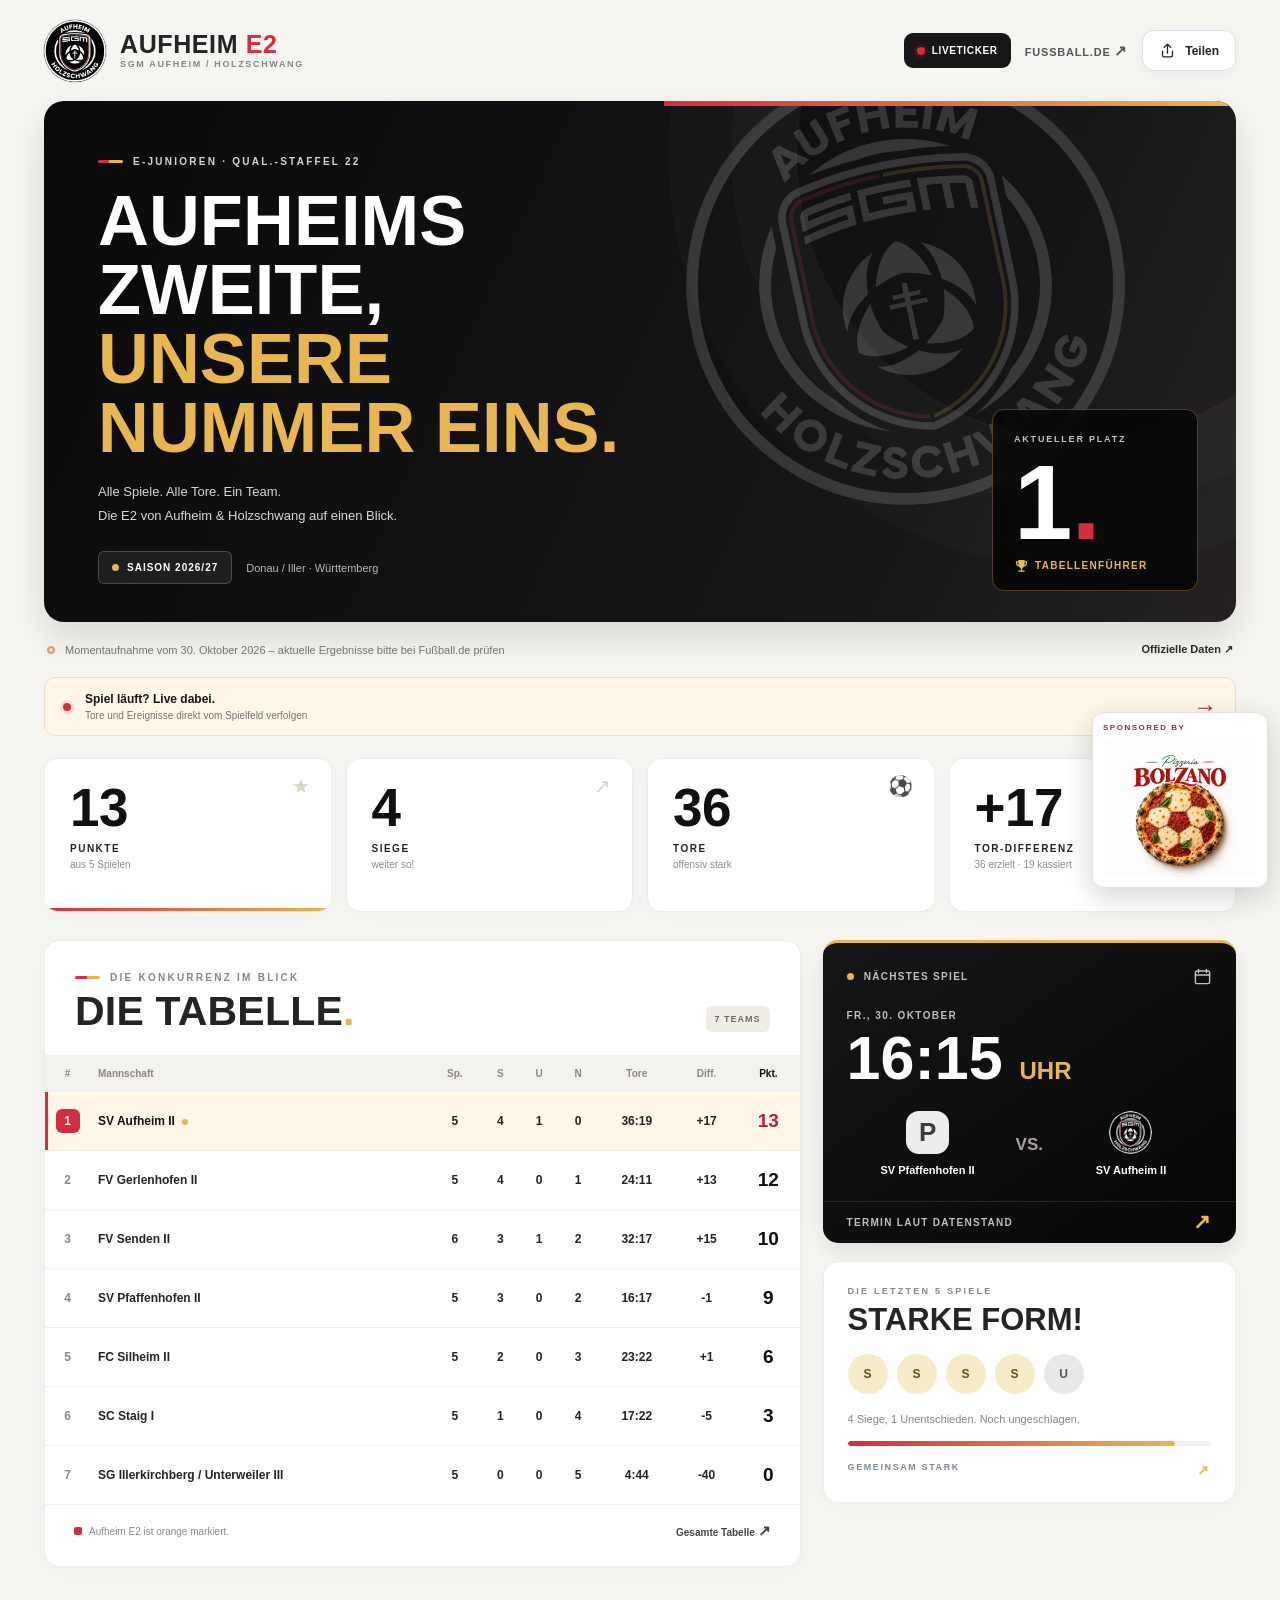
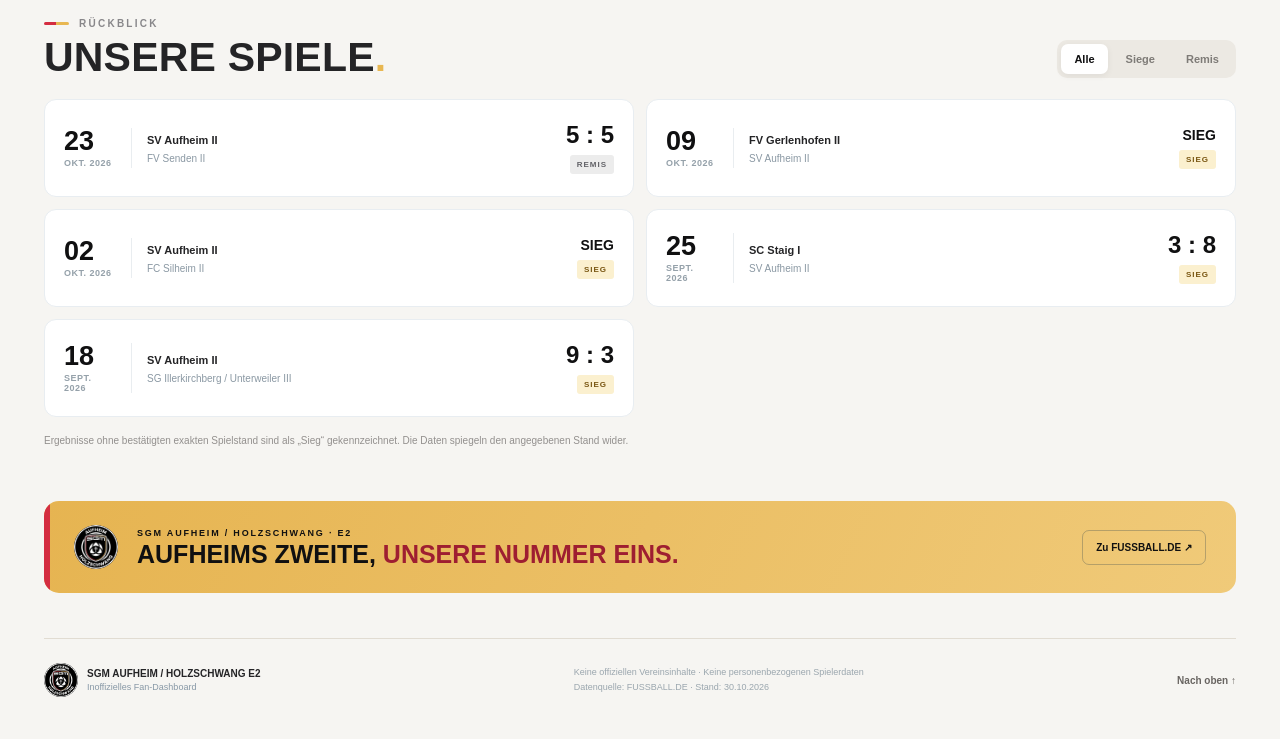
==== commit 3993661c: "Add automated football standings sync and mobile live match ticker" ====
--- a/index.html
+++ b/index.html
@@ -8,9 +8,9 @@
     <meta property="og:title" content="SV Aufheim E2 – Team-Dashboard" />
     <meta property="og:description" content="Tabelle, Ergebnisse und nächste Spiele auf einen Blick." />
     <title>SV Aufheim E2 · Team-Dashboard</title>
-    <link rel="stylesheet" href="styles.css?v=20261030b" />
-    <script src="data.js" defer></script>
-    <script src="app.js" defer></script>
+    <link rel="stylesheet" href="styles.css?v=20261030c" />
+    <script src="data.js?v=20261030c" defer></script>
+    <script src="app.js?v=20261030c" defer></script>
   </head>
   <body>
     <div class="page-shell">
@@ -20,6 +20,7 @@
           <span class="brand-text"><strong>AUFHEIM <span>E2</span></strong><small>SGM AUFHEIM / HOLZSCHWANG</small></span>
         </a>
         <div class="nav-actions">
+          <a class="live-nav-link" href="ticker.html"><span class="live-nav-dot"></span> LIVETICKER</a>
           <a class="source-link source-link-top" id="top-source" target="_blank" rel="noopener noreferrer" href="https://www.fussball.de/">FUSSBALL.DE <span aria-hidden="true">↗</span></a>
           <button class="share-button" id="share-button" type="button" aria-label="Seite teilen">
             <svg viewBox="0 0 24 24" width="17" height="17" fill="none" stroke="currentColor" stroke-width="1.8" stroke-linecap="round" stroke-linejoin="round" aria-hidden="true"><path d="M12 16V3m0 0 4.5 4.5M12 3 7.5 7.5"/><path d="M5 13v6a2 2 0 0 0 2 2h10a2 2 0 0 0 2-2v-6"/></svg>
@@ -49,6 +50,7 @@
         </section>
 
         <div class="data-banner" role="status"><span class="banner-dot" aria-hidden="true"></span><span id="data-banner-text">Verifizierter Tabellenstand vom 30. Oktober 2026</span><a id="data-banner-source" href="https://www.fussball.de/" target="_blank" rel="noopener noreferrer">Offizielle Daten <span aria-hidden="true">↗</span></a></div>
+        <a class="ticker-promo" href="ticker.html"><span class="live-nav-dot"></span><span><strong>Spiel läuft? Live dabei.</strong><small>Tore und Ereignisse direkt vom Spielfeld verfolgen</small></span><span aria-hidden="true">→</span></a>
 
         <section class="stat-grid" aria-label="Teamstatistik">
           <div class="stat-card"><span class="stat-icon" aria-hidden="true">★</span><span class="stat-value" id="stat-points">13</span><span class="stat-label">PUNKTE</span><span class="stat-hint">aus 5 Spielen</span></div>
--- a/styles.css
+++ b/styles.css
@@ -14,6 +14,12 @@
 .brand-text strong span { color:var(--red); }
 .brand-text small { letter-spacing:1.65px; font-size:9px; font-weight:800; color:#858588; }
 .nav-actions { display:flex; align-items:center; gap:14px; }
+.live-nav-link { display:inline-flex; align-items:center; gap:7px; color:#fff; background:#171719; font-size:10px; font-weight:900; letter-spacing:.65px; text-decoration:none; border-radius:9px; padding:12px 13px; }
+.live-nav-dot { display:inline-block; height:8px; width:8px; border-radius:50%; background:var(--red); box-shadow:0 0 0 3px rgba(212,45,65,.12); flex-shrink:0; }
+.ticker-promo { display:flex; align-items:center; gap:14px; padding:14px 18px; margin:0 0 22px; border-radius:12px; border:1px solid #f0dfc2; background:#fff8e8; text-decoration:none; color:#161616; }
+.ticker-promo strong { font-size:12px; display:block; }
+.ticker-promo small { font-size:10px; color:#787371; display:block; margin-top:4px; }
+.ticker-promo > span:last-child { margin-left:auto; font-size:24px; color:#ab2639; }
 .source-link { color:#55555a; text-decoration:none; font-size:11px; font-weight:800; letter-spacing:.8px; }
 .source-link:hover, .panel-foot a:hover, .back-to-top:hover { color:var(--orange); }
 .source-link span, .panel-foot a span { font-size:15px; }
@@ -171,6 +177,7 @@
   .result-card { column-gap:10px; }
 }
 @media (max-width:700px) {
+  .live-nav-link { font-size:9px; padding:11px 9px; }
   .page-shell { padding:0 13px; }
   .topbar { min-height:82px; }
   .crest { width:48px; height:48px; }
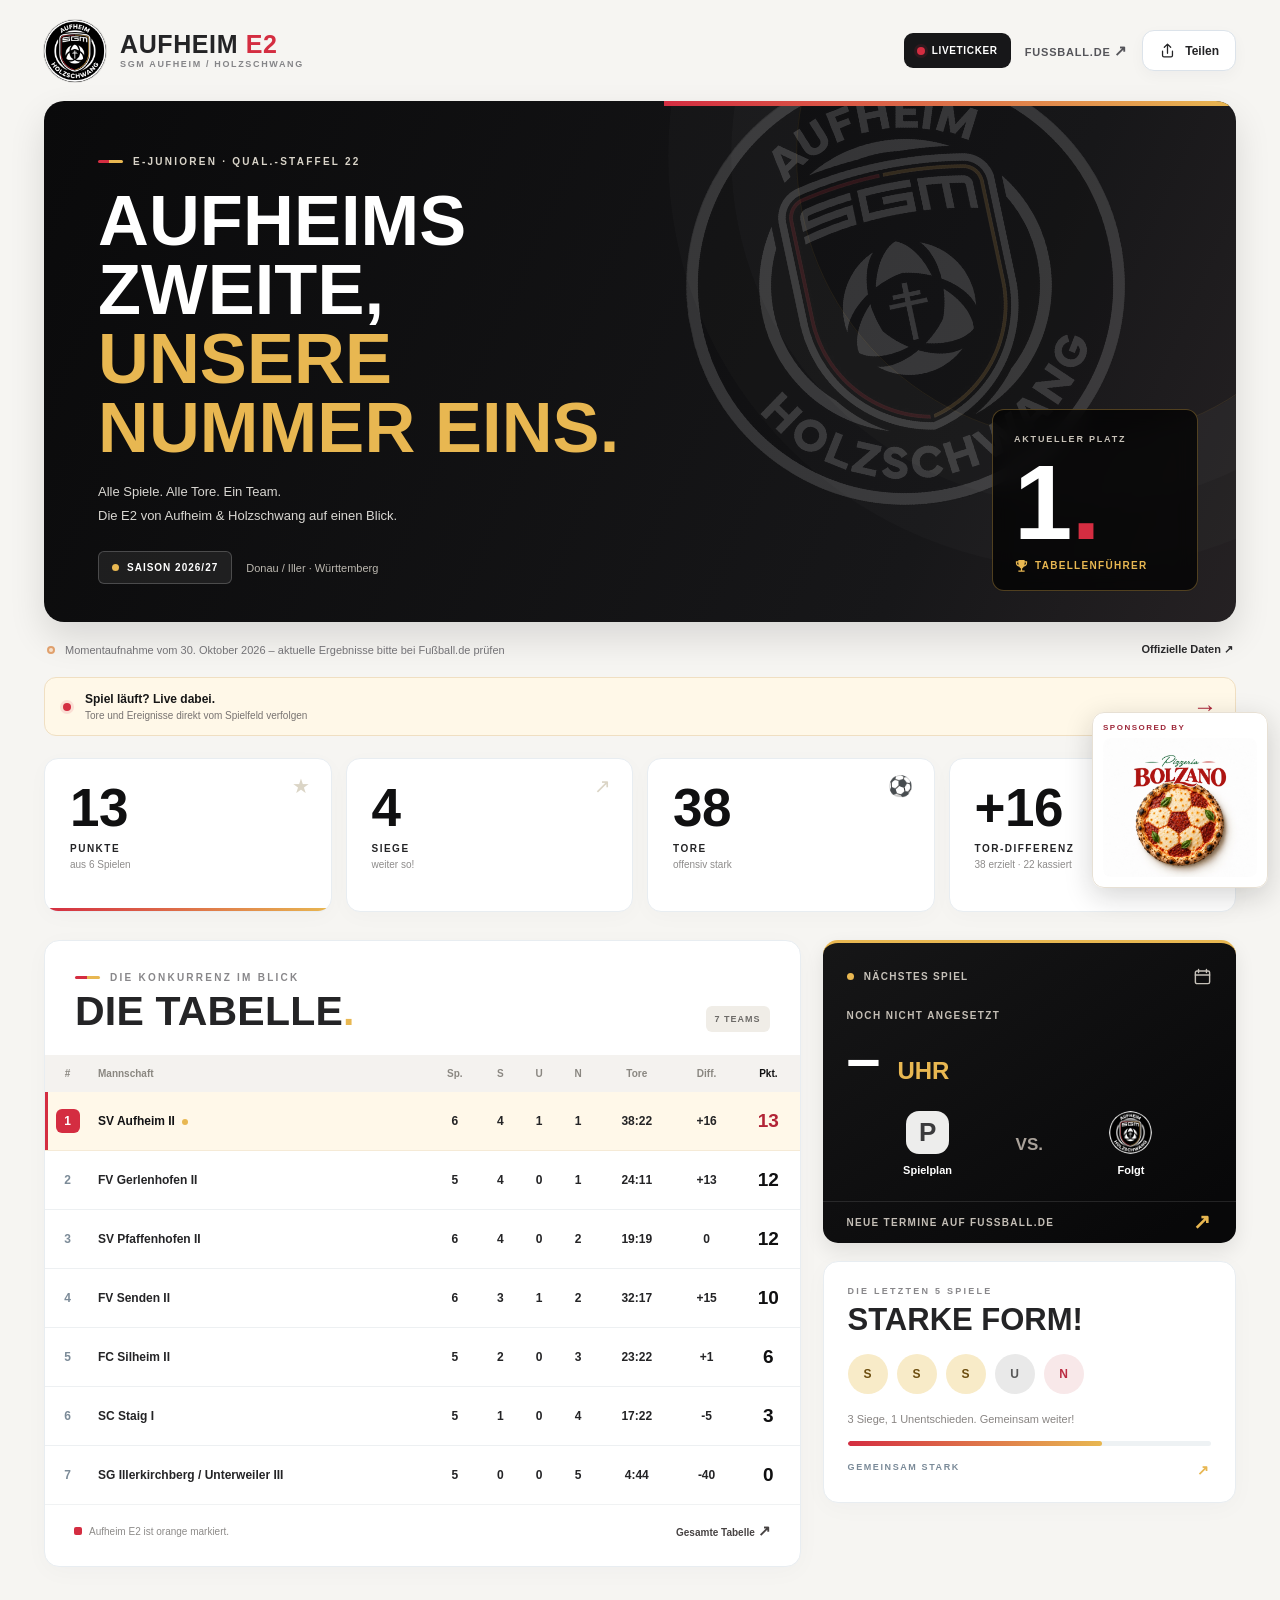
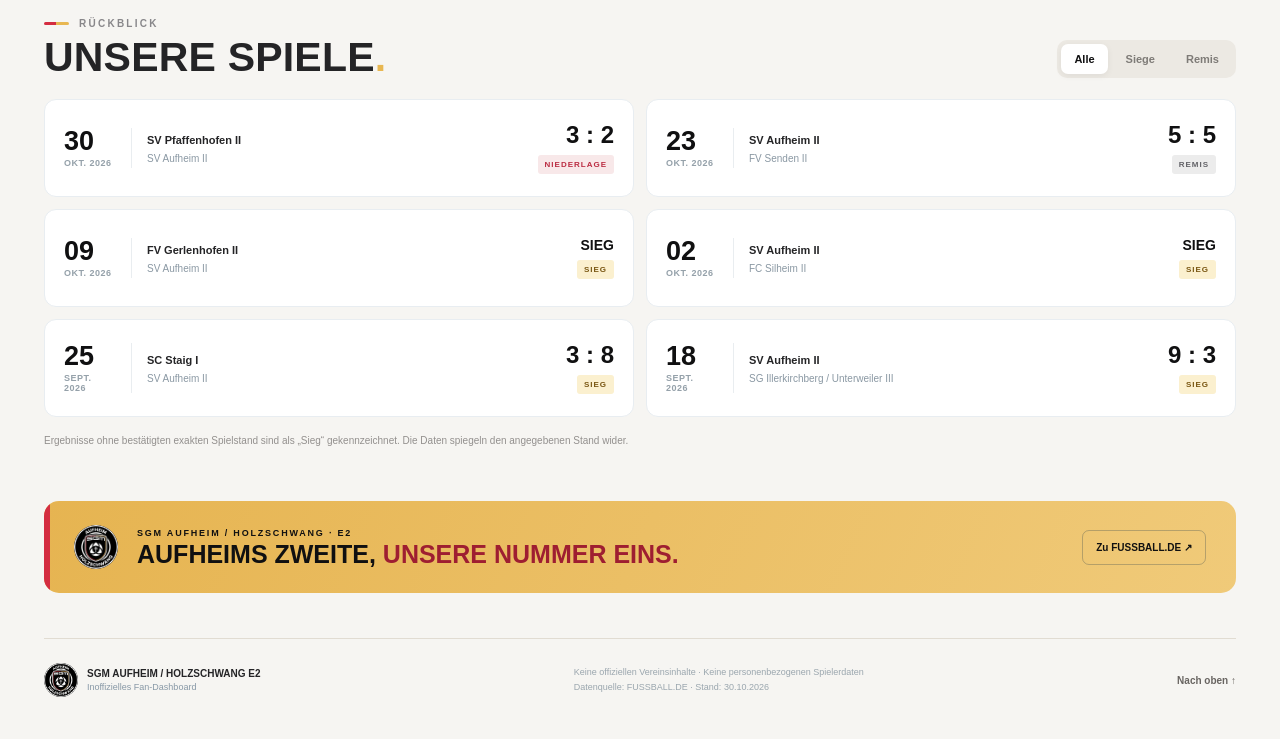
==== commit 8996f302: "Always fetch fresh standings after automatic updates" ====
--- a/index.html
+++ b/index.html
@@ -9,8 +9,27 @@
     <meta property="og:description" content="Tabelle, Ergebnisse und nächste Spiele auf einen Blick." />
     <title>SV Aufheim E2 · Team-Dashboard</title>
     <link rel="stylesheet" href="styles.css?v=20261030c" />
-    <script src="data.js?v=20261030c" defer></script>
-    <script src="app.js?v=20261030c" defer></script>
+    <script>
+      // Jede neue Seitenöffnung prüft den zuletzt veröffentlichten Tabellenstand.
+      // GitHub Pages und mobile Browser cachen statische Dateien andernfalls
+      // teils mehrere Minuten auch nach einem erfolgreichen Workflow.
+      (() => {
+        const data = document.createElement("script");
+        data.src = `data.js?fresh=${Date.now()}`;
+        const loadApp = () => {
+          const appendApp = () => {
+            const app = document.createElement("script");
+            app.src = "app.js?v=20261030c";
+            document.head.append(app);
+          };
+          if (document.readyState === "loading") document.addEventListener("DOMContentLoaded", appendApp, { once: true });
+          else appendApp();
+        };
+        data.onload = loadApp;
+        data.onerror = loadApp;
+        document.head.append(data);
+      })();
+    </script>
   </head>
   <body>
     <div class="page-shell">
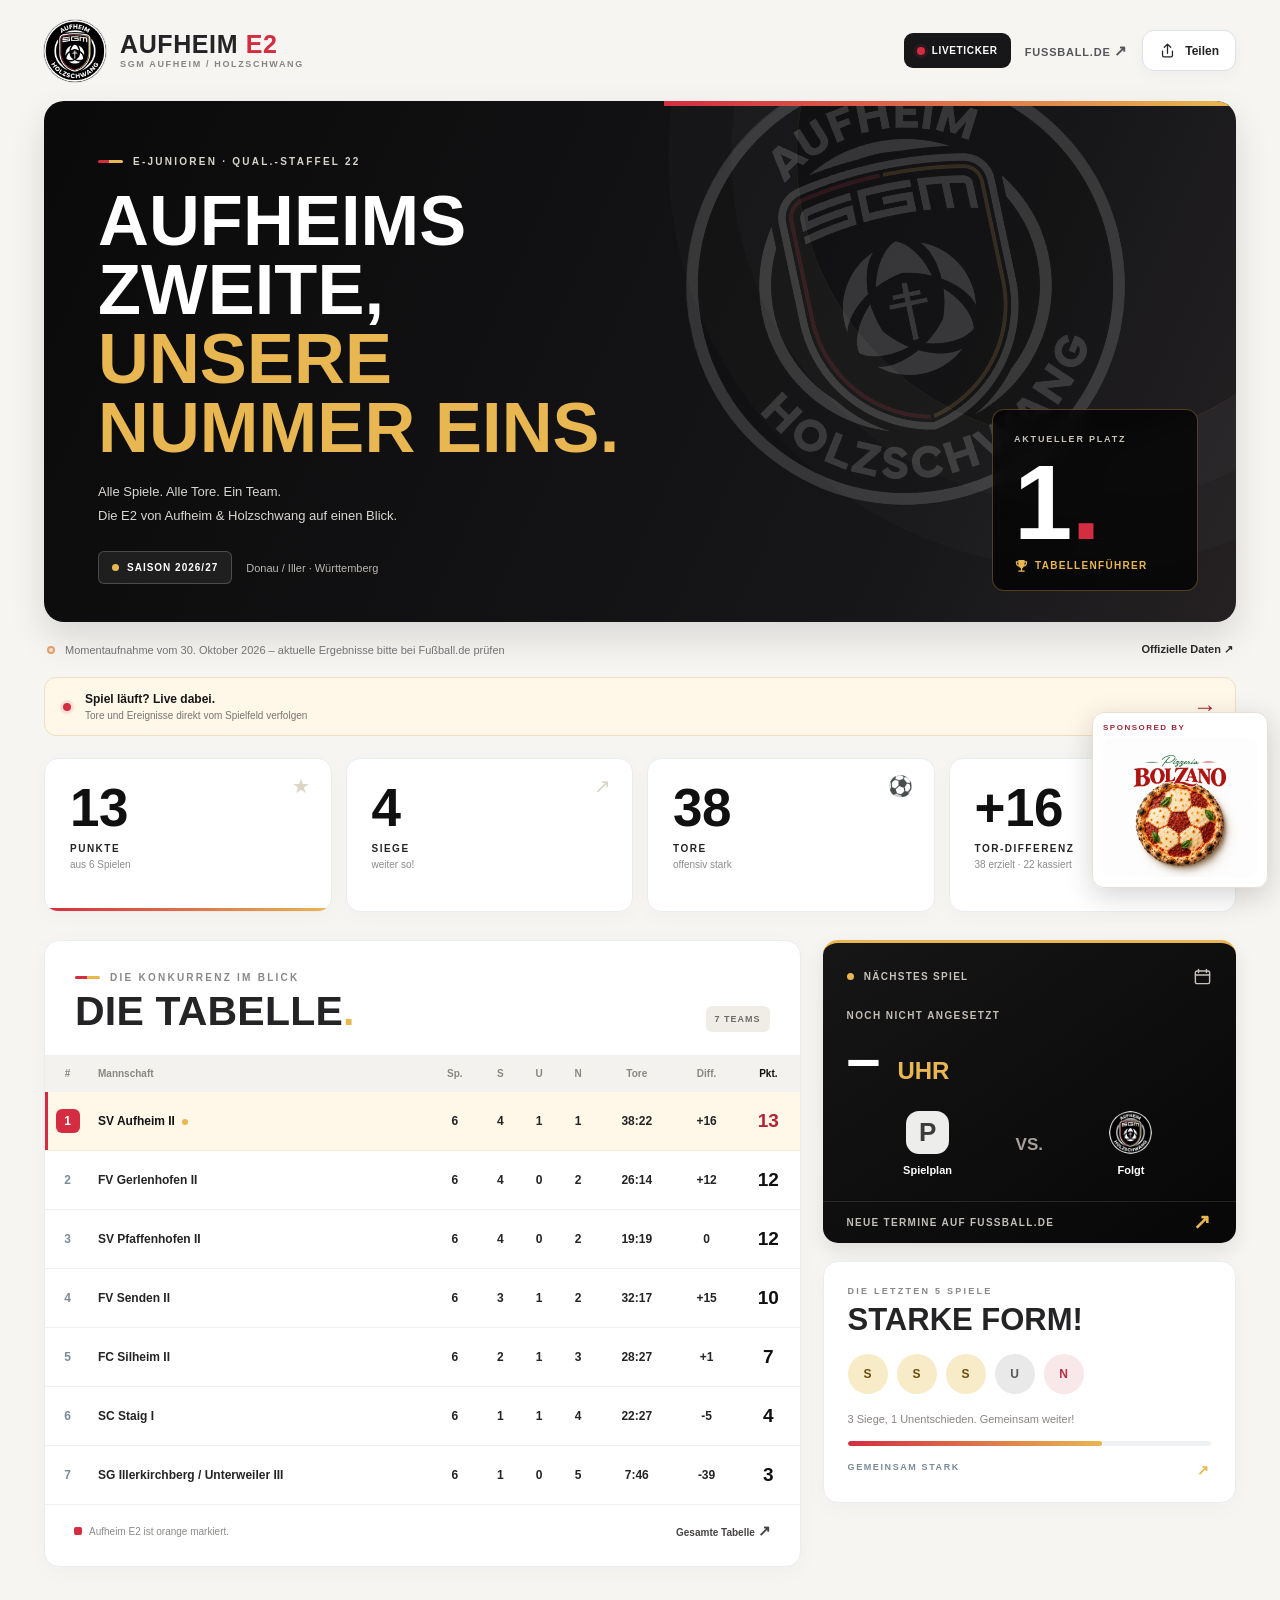
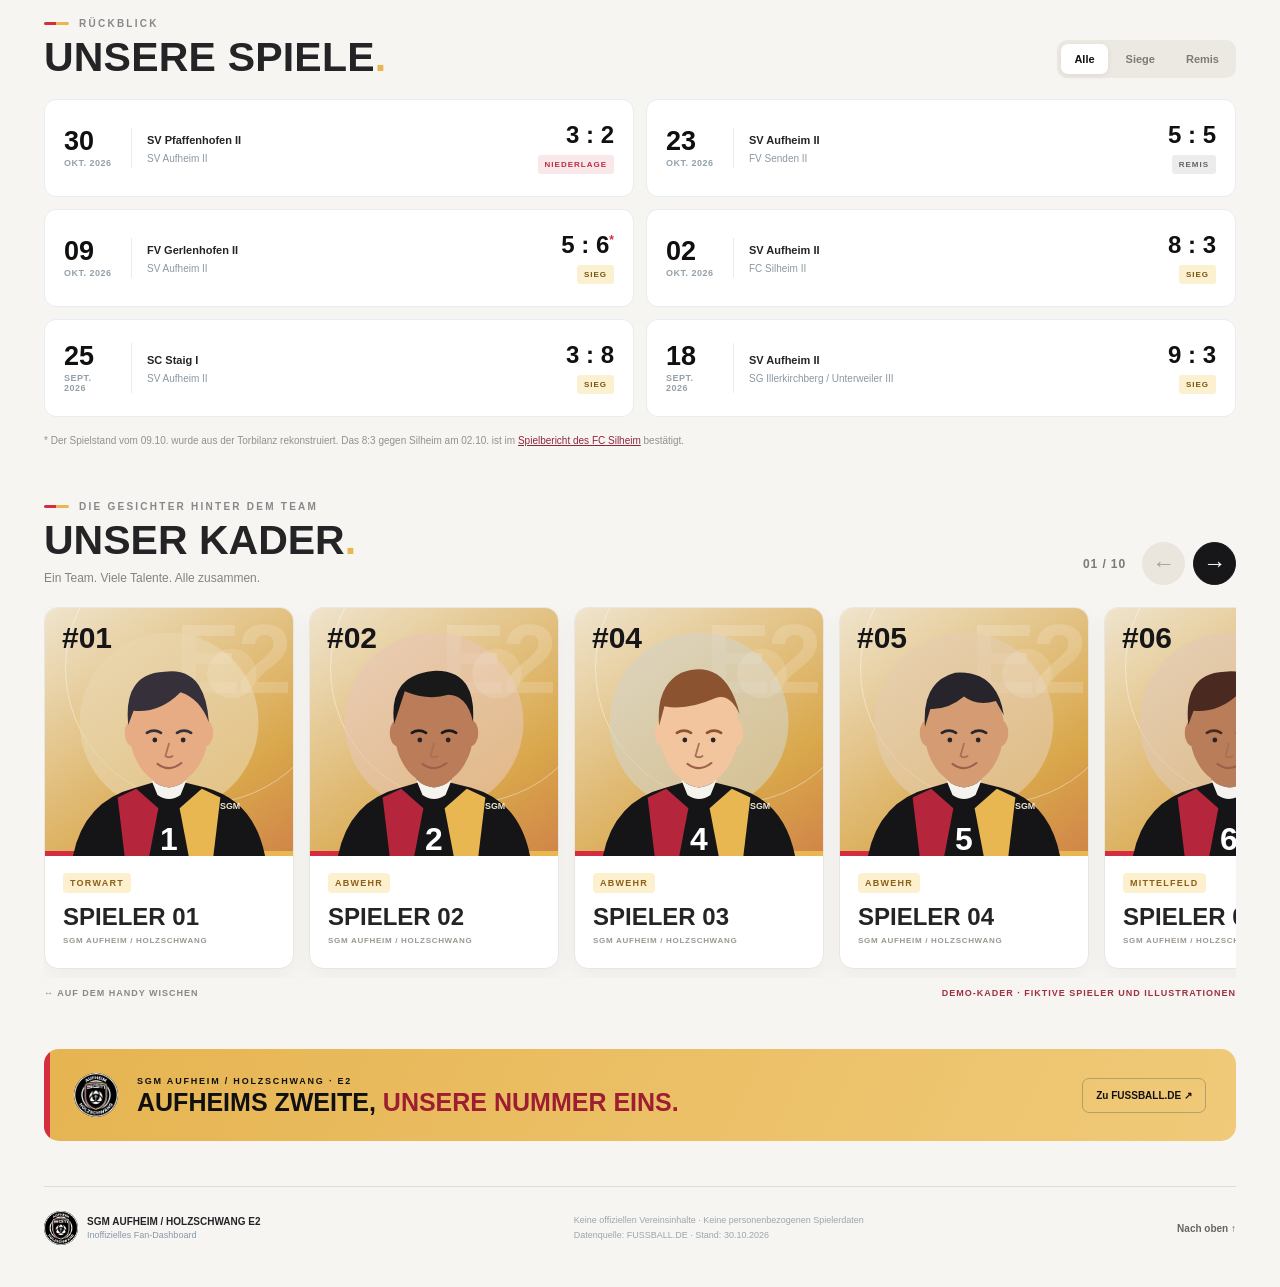
==== commit 17f64030: "Add swipeable demo player portraits and complete Aufheim match scores" ====
--- a/index.html
+++ b/index.html
@@ -8,7 +8,7 @@
     <meta property="og:title" content="SV Aufheim E2 – Team-Dashboard" />
     <meta property="og:description" content="Tabelle, Ergebnisse und nächste Spiele auf einen Blick." />
     <title>SV Aufheim E2 · Team-Dashboard</title>
-    <link rel="stylesheet" href="styles.css?v=20261030c" />
+    <link rel="stylesheet" href="styles.css?v=20261101a" />
     <script>
       // Jede neue Seitenöffnung prüft den zuletzt veröffentlichten Tabellenstand.
       // GitHub Pages und mobile Browser cachen statische Dateien andernfalls
@@ -19,7 +19,7 @@
         const loadApp = () => {
           const appendApp = () => {
             const app = document.createElement("script");
-            app.src = "app.js?v=20261030c";
+            app.src = "app.js?v=20261101a";
             document.head.append(app);
           };
           if (document.readyState === "loading") document.addEventListener("DOMContentLoaded", appendApp, { once: true });
@@ -112,7 +112,25 @@
         <section class="results-section" id="ergebnisse" aria-labelledby="results-title">
           <div class="section-heading results-heading"><div><div class="eyebrow"><span class="eyebrow-dash"></span> RÜCKBLICK</div><h2 id="results-title">Unsere Spiele<span class="orange-stop">.</span></h2></div><div class="filter-buttons" role="group" aria-label="Spiele filtern"><button class="filter-button active" type="button" data-filter="all" aria-pressed="true">Alle</button><button class="filter-button" type="button" data-filter="win" aria-pressed="false">Siege</button><button class="filter-button" type="button" data-filter="draw" aria-pressed="false">Remis</button></div></div>
           <div class="result-list" id="result-list" aria-live="polite"></div>
-          <p class="results-note">Ergebnisse ohne bestätigten exakten Spielstand sind als „Sieg“ gekennzeichnet. Die Daten spiegeln den angegebenen Stand wider.</p>
+          <p class="results-note">* Der Spielstand vom 09.10. wurde aus der Torbilanz rekonstruiert. Das 8:3 gegen Silheim am 02.10. ist im <a href="https://www.fcsilheim.de/aktuelles/" target="_blank" rel="noopener noreferrer">Spielbericht des FC Silheim</a> bestätigt.</p>
+        </section>
+
+
+        <section class="squad-section" id="kader" aria-labelledby="squad-title">
+          <div class="squad-head">
+            <div>
+              <div class="eyebrow"><span class="eyebrow-dash"></span> DIE GESICHTER HINTER DEM TEAM</div>
+              <h2 id="squad-title">Unser Kader<span class="orange-stop">.</span></h2>
+              <p class="squad-subtitle">Ein Team. Viele Talente. Alle zusammen.</p>
+            </div>
+            <div class="squad-controls" role="group" aria-label="Spieler-Galerie steuern">
+              <span class="squad-counter" id="squad-counter" aria-live="polite">01 / 10</span>
+              <button class="squad-arrow" id="squad-prev" type="button" aria-label="Vorheriger Spieler">←</button>
+              <button class="squad-arrow" id="squad-next" type="button" aria-label="Nächster Spieler">→</button>
+            </div>
+          </div>
+          <div class="squad-track" id="squad-track" role="region" aria-label="Spielerporträts – nach links und rechts wischen" tabindex="0"></div>
+          <div class="squad-bottom"><span>↔ AUF DEM HANDY WISCHEN</span><span class="squad-demo-label">DEMO-KADER · FIKTIVE SPIELER UND ILLUSTRATIONEN</span></div>
         </section>
 
         <section class="closing-strip" aria-label="Team-Motto"><img class="closing-ball" src="logo.png" width="44" height="44" alt="" /><div><span class="closing-kicker">SGM AUFHEIM / HOLZSCHWANG · E2</span><strong>Aufheims Zweite, <em>unsere Nummer eins.</em></strong></div><a id="closing-source" href="https://www.fussball.de/" target="_blank" rel="noopener noreferrer">Zu FUSSBALL.DE <span aria-hidden="true">↗</span></a></section>
--- a/styles.css
+++ b/styles.css
@@ -251,3 +251,46 @@
   .section-heading h2 { font-size:32px; }
 }
 @media (prefers-reduced-motion:reduce) { html { scroll-behavior:auto; } .toast { transition:none; } }
+
+
+/* Horizontal wischbarer Demo-Kader – keine Fotos oder Daten realer Kinder. */
+.squad-section { margin:52px 0 51px; }
+.squad-head { display:flex; align-items:flex-end; justify-content:space-between; gap:18px; margin-bottom:22px; }
+.squad-head h2 { font:800 41px/1 var(--font-head); text-transform:uppercase; margin:8px 0 0; }
+.squad-subtitle { font-size:12px; color:#87837c; margin:10px 0 0; }
+.squad-controls { display:flex; align-items:center; gap:8px; }
+.squad-counter { font:850 12px var(--font-body); letter-spacing:.9px; color:#807971; white-space:nowrap; margin-right:8px; }
+.squad-arrow { width:43px; height:43px; display:grid; place-items:center; background:#171719; border:1px solid #171719; border-radius:50%; color:white; font-size:23px; line-height:1; cursor:pointer; transition:background .2s,border-color .2s; }
+.squad-arrow:hover:not(:disabled) { background:#b42b40; border-color:#b42b40; }
+.squad-arrow:disabled { background:#eae6dd; border-color:#eae6dd; color:#aaa39b; cursor:default; }
+.squad-track { display:grid; grid-auto-flow:column; grid-auto-columns:250px; gap:15px; overflow-x:auto; overscroll-behavior-x:contain; scroll-snap-type:x mandatory; scroll-padding:0 0; -webkit-overflow-scrolling:touch; padding:0 0 9px; scrollbar-width:none; }
+.squad-track::-webkit-scrollbar { display:none; }
+.squad-card { scroll-snap-align:start; min-width:0; border-radius:14px; overflow:hidden; background:#fff; border:1px solid #e9e6e1; box-shadow:0 7px 22px rgba(0,0,0,.04); }
+.squad-portrait { background:linear-gradient(145deg,#efe4cd 0%,#d9a74b 72%,#bb2c41 170%); height:248px; display:flex; align-items:flex-end; position:relative; overflow:hidden; }
+.squad-portrait:before { content:""; position:absolute; width:270px; height:270px; border:1px solid rgba(255,255,255,.4); border-radius:50%; left:20px; top:-76px; }
+.squad-portrait:after { content:""; height:5px; width:100%; background:linear-gradient(90deg,var(--red) 0 50%,var(--orange) 50%); position:absolute; bottom:0; left:0; }
+.squad-avatar { width:100%; height:100%; max-height:258px; position:relative; z-index:1; display:block; transform:translateY(8px); }
+.squad-jersey-num { position:absolute; z-index:2; top:15px; left:17px; font:900 30px/1 var(--font-head); color:#161618; }
+.squad-watermark { position:absolute; right:4px; top:2px; font:900 98px/1 var(--font-head); letter-spacing:-3px; color:rgba(255,255,255,.17); pointer-events:none; }
+.squad-card-info { padding:17px 18px 18px; display:flex; flex-direction:column; align-items:flex-start; min-height:112px; }
+.squad-position { font-size:9px; letter-spacing:1.25px; text-transform:uppercase; font-weight:900; border-radius:4px; padding:5px 7px; background:#fcf0cf; color:#8c6016; }
+.squad-card-info strong { font:900 24px/1.15 var(--font-head); text-transform:uppercase; margin:10px 0 5px; }
+.squad-teamline { font-size:8px; font-weight:850; color:#9b9690; letter-spacing:.7px; }
+.squad-bottom { display:flex; align-items:center; justify-content:space-between; gap:12px; flex-wrap:wrap; margin-top:10px; }
+.squad-bottom span { font-size:9px; font-weight:850; letter-spacing:1px; color:#8c8780; }
+.squad-demo-label { color:#9f3040 !important; }
+.score-inferred-flag { color:var(--red); font:900 12px var(--font-body); vertical-align:super; }
+.results-note a { color:#90263a; text-decoration:underline; }
+@media(max-width:700px) {
+  .squad-section { margin:38px 0; }
+  .squad-head { align-items:flex-end; margin-bottom:17px; }
+  .squad-head h2 { font-size:35px; }
+  .squad-subtitle { font-size:11px; max-width:210px; line-height:1.45; }
+  .squad-counter { display:none; }
+  .squad-arrow { width:34px; height:34px; font-size:19px; }
+  .squad-controls { gap:5px; }
+  .squad-track { grid-auto-columns:min(66vw,245px); gap:12px; }
+  .squad-portrait { height:237px; }
+  .squad-bottom { align-items:flex-start; flex-direction:column; gap:6px; }
+}
+@media (prefers-reduced-motion:reduce) { .squad-arrow { transition:none; } }
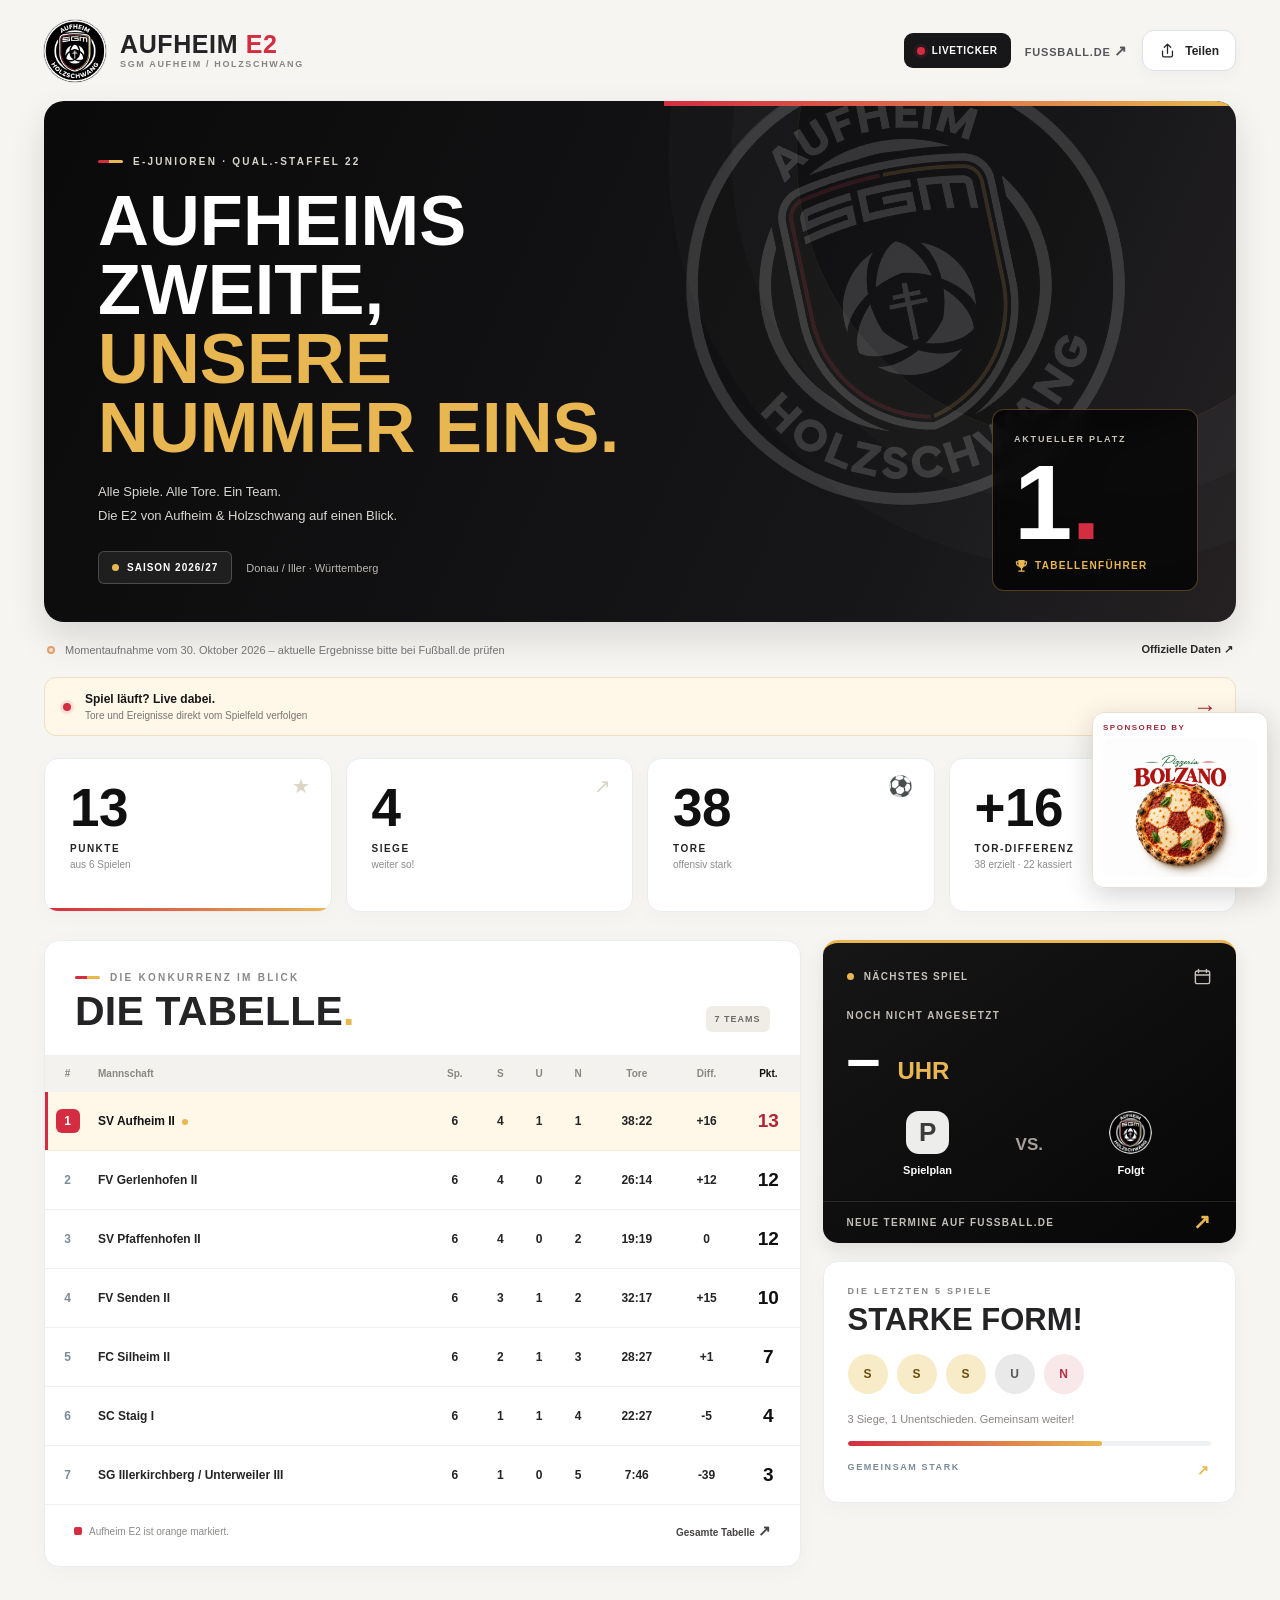
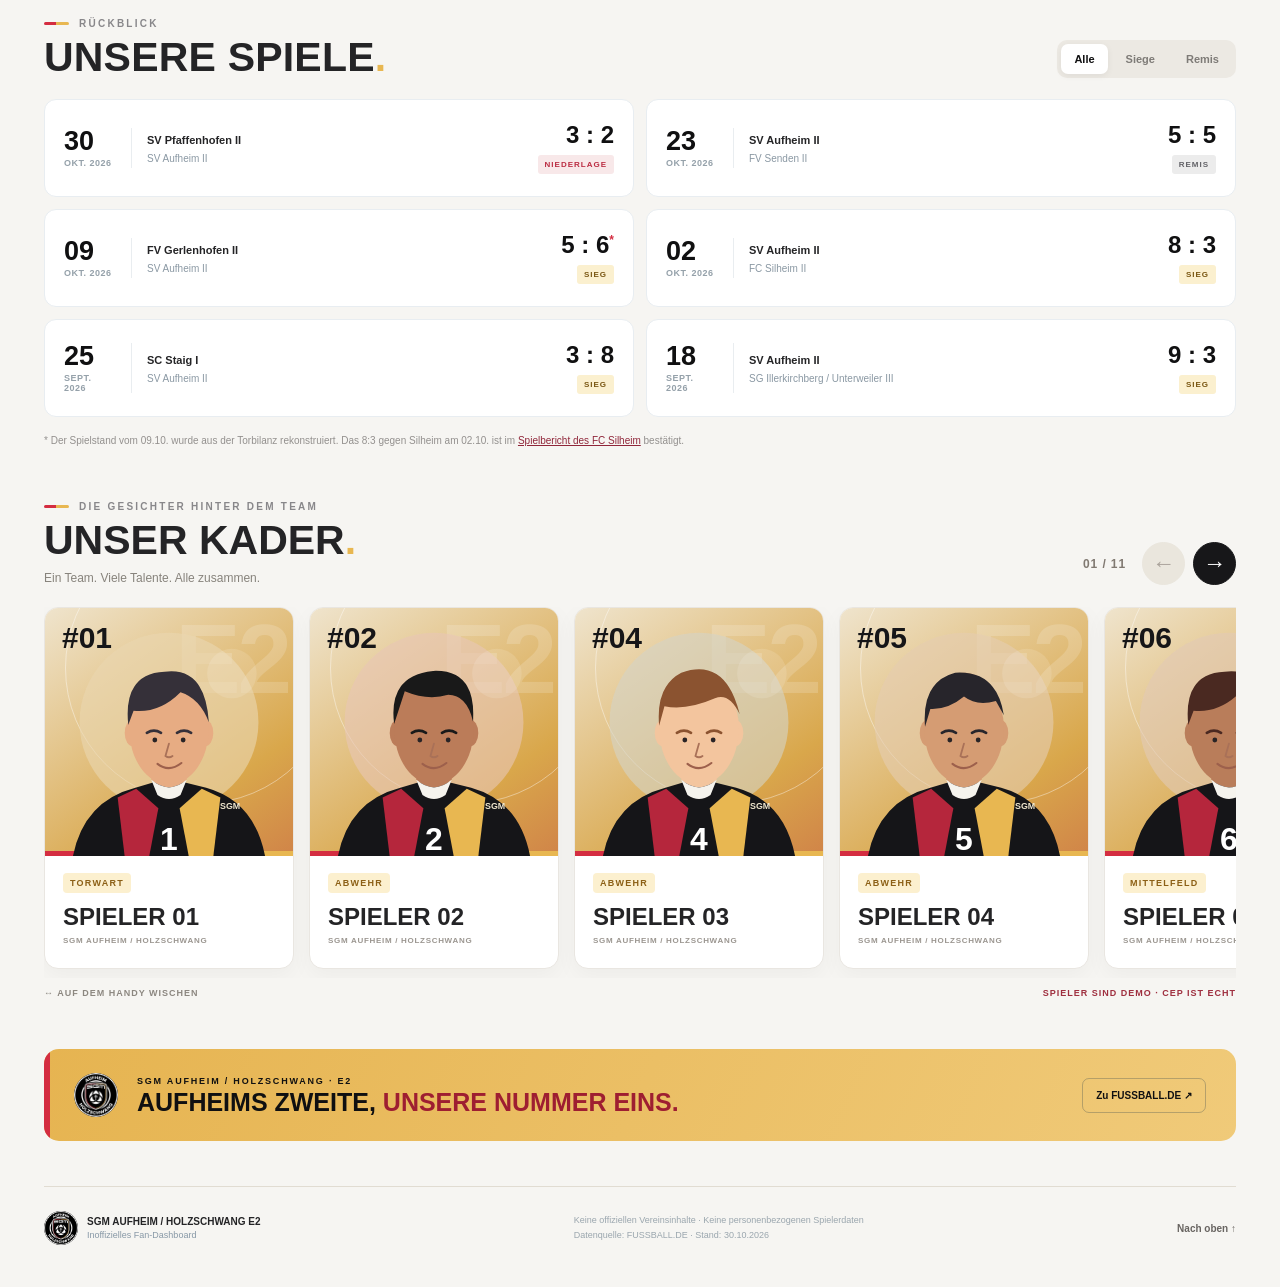
==== commit 89dfc5ff: "Add Chris as CEP with photo at the end of the squad gallery" ====
--- a/index.html
+++ b/index.html
@@ -8,7 +8,7 @@
     <meta property="og:title" content="SV Aufheim E2 – Team-Dashboard" />
     <meta property="og:description" content="Tabelle, Ergebnisse und nächste Spiele auf einen Blick." />
     <title>SV Aufheim E2 · Team-Dashboard</title>
-    <link rel="stylesheet" href="styles.css?v=20261101a" />
+    <link rel="stylesheet" href="styles.css?v=20261101b" />
     <script>
       // Jede neue Seitenöffnung prüft den zuletzt veröffentlichten Tabellenstand.
       // GitHub Pages und mobile Browser cachen statische Dateien andernfalls
@@ -19,7 +19,7 @@
         const loadApp = () => {
           const appendApp = () => {
             const app = document.createElement("script");
-            app.src = "app.js?v=20261101a";
+            app.src = "app.js?v=20261101b";
             document.head.append(app);
           };
           if (document.readyState === "loading") document.addEventListener("DOMContentLoaded", appendApp, { once: true });
@@ -124,13 +124,13 @@
               <p class="squad-subtitle">Ein Team. Viele Talente. Alle zusammen.</p>
             </div>
             <div class="squad-controls" role="group" aria-label="Spieler-Galerie steuern">
-              <span class="squad-counter" id="squad-counter" aria-live="polite">01 / 10</span>
+              <span class="squad-counter" id="squad-counter" aria-live="polite">01 / 11</span>
               <button class="squad-arrow" id="squad-prev" type="button" aria-label="Vorheriger Spieler">←</button>
               <button class="squad-arrow" id="squad-next" type="button" aria-label="Nächster Spieler">→</button>
             </div>
           </div>
           <div class="squad-track" id="squad-track" role="region" aria-label="Spielerporträts – nach links und rechts wischen" tabindex="0"></div>
-          <div class="squad-bottom"><span>↔ AUF DEM HANDY WISCHEN</span><span class="squad-demo-label">DEMO-KADER · FIKTIVE SPIELER UND ILLUSTRATIONEN</span></div>
+          <div class="squad-bottom"><span>↔ AUF DEM HANDY WISCHEN</span><span class="squad-demo-label">SPIELER SIND DEMO · CEP IST ECHT</span></div>
         </section>
 
         <section class="closing-strip" aria-label="Team-Motto"><img class="closing-ball" src="logo.png" width="44" height="44" alt="" /><div><span class="closing-kicker">SGM AUFHEIM / HOLZSCHWANG · E2</span><strong>Aufheims Zweite, <em>unsere Nummer eins.</em></strong></div><a id="closing-source" href="https://www.fussball.de/" target="_blank" rel="noopener noreferrer">Zu FUSSBALL.DE <span aria-hidden="true">↗</span></a></section>
--- a/styles.css
+++ b/styles.css
@@ -294,3 +294,11 @@
   .squad-bottom { align-items:flex-start; flex-direction:column; gap:6px; }
 }
 @media (prefers-reduced-motion:reduce) { .squad-arrow { transition:none; } }
+
+/* Persönliche CEP-Karte – echtes Foto als Abschluss der Demo-Galerie. */
+.squad-cep-card { border-color:#e7d2a3; box-shadow:0 8px 25px rgba(92,61,25,.12); }
+.squad-cep-portrait { background:#d0c7ba; }
+.squad-cep-photo { display:block; width:100%; height:100%; object-fit:cover; object-position:center 28%; }
+.squad-cep-info { justify-content:center; padding-top:15px; padding-bottom:15px; }
+.squad-cep-info strong { font:900 29px/1 var(--font-head); color:#171719; margin:0 0 10px; }
+.squad-cep-title { font-size:11px; line-height:1.35; font-weight:850; color:#a3293e; }
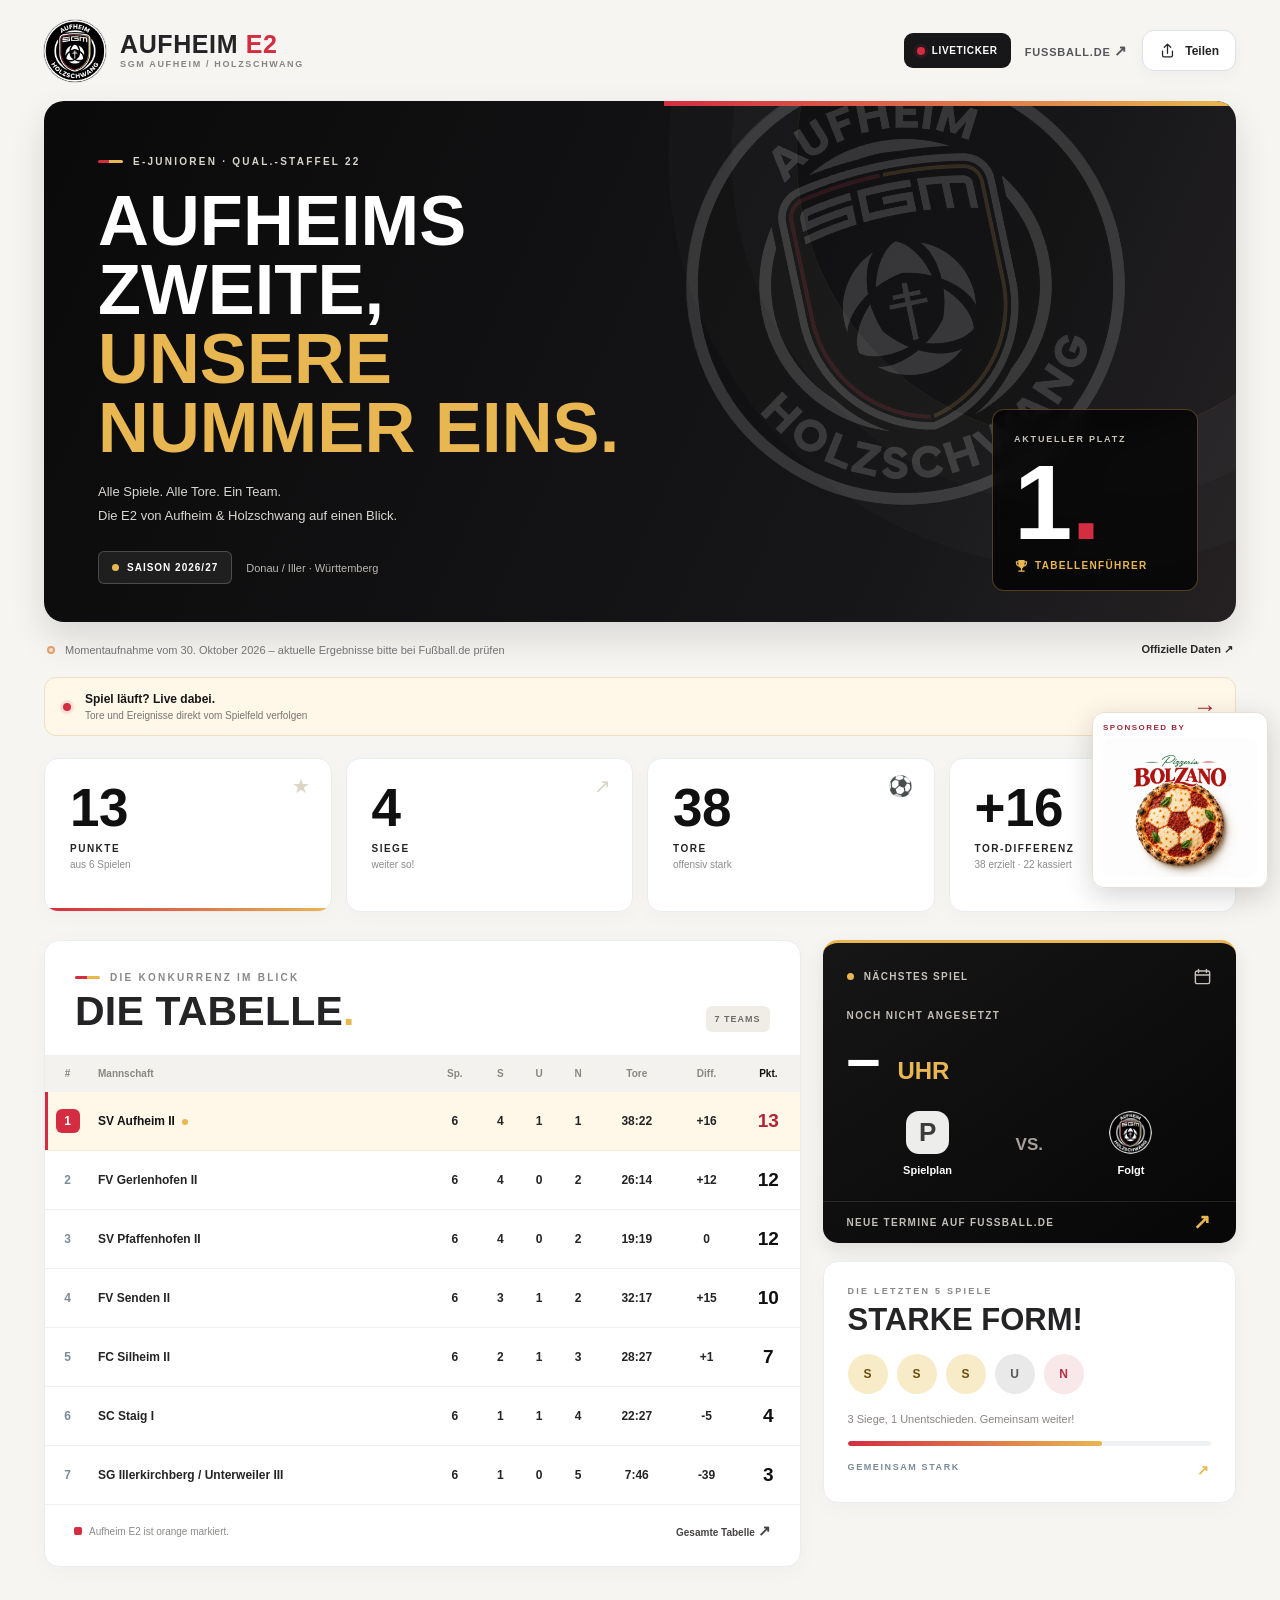
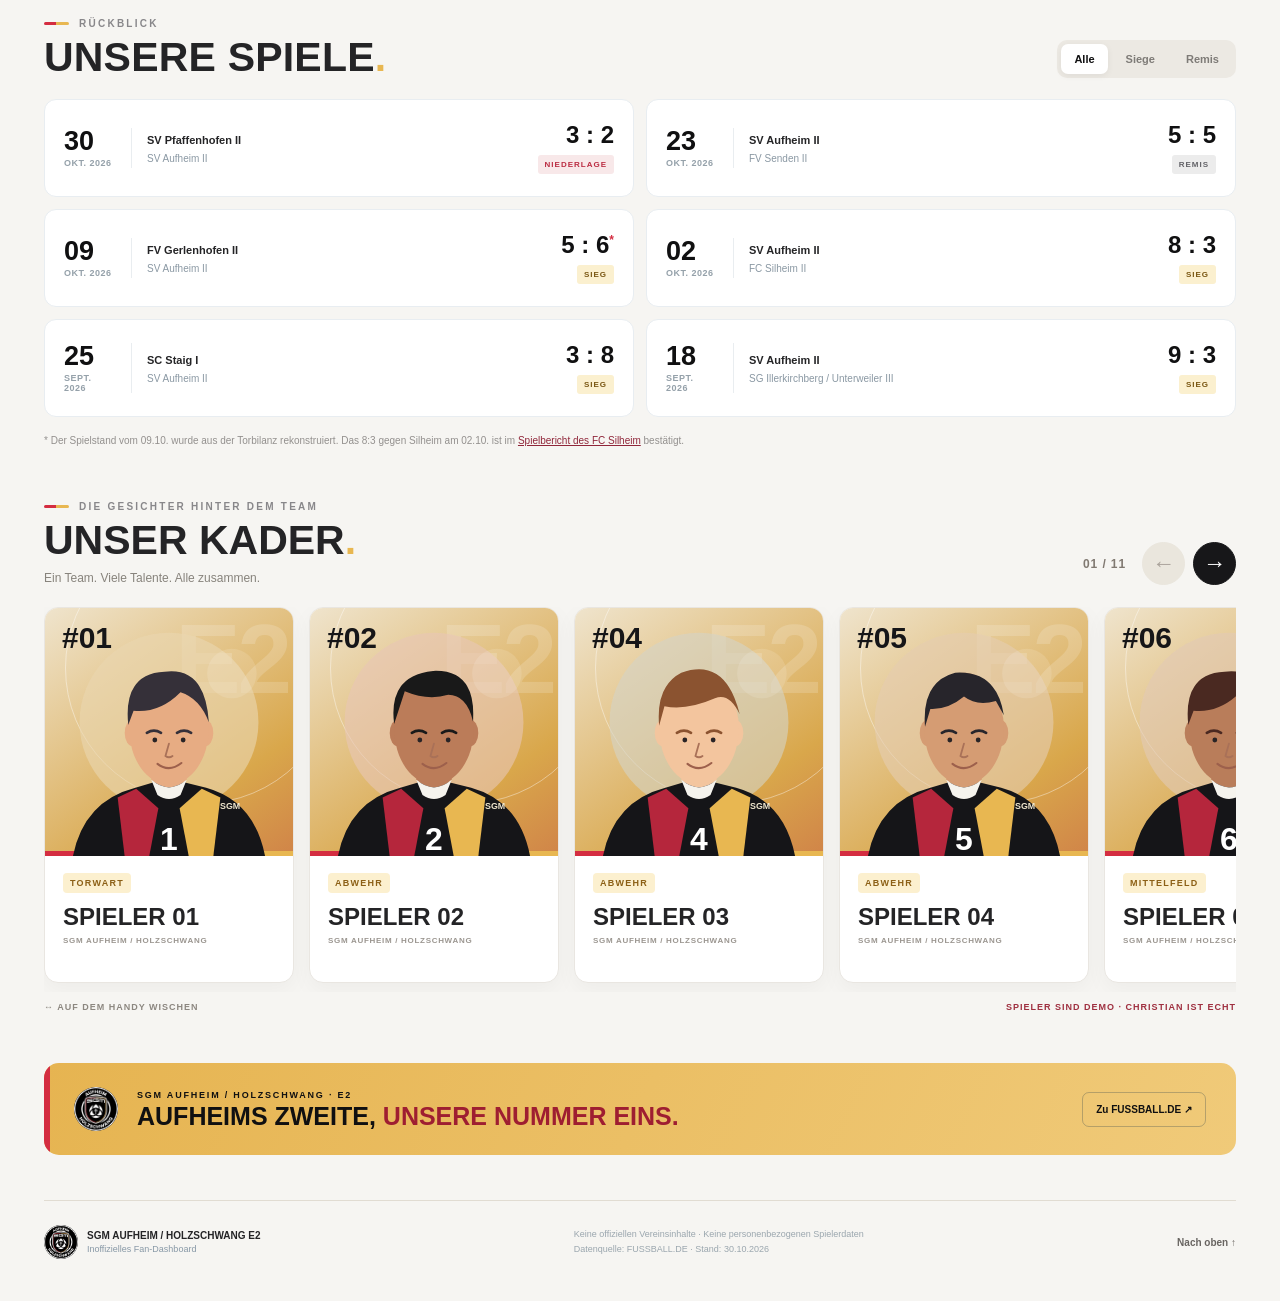
==== commit 860ca1b5: "Add Christian name and refine CEP player card typography" ====
--- a/index.html
+++ b/index.html
@@ -8,7 +8,7 @@
     <meta property="og:title" content="SV Aufheim E2 – Team-Dashboard" />
     <meta property="og:description" content="Tabelle, Ergebnisse und nächste Spiele auf einen Blick." />
     <title>SV Aufheim E2 · Team-Dashboard</title>
-    <link rel="stylesheet" href="styles.css?v=20261101b" />
+    <link rel="stylesheet" href="styles.css?v=20261101c" />
     <script>
       // Jede neue Seitenöffnung prüft den zuletzt veröffentlichten Tabellenstand.
       // GitHub Pages und mobile Browser cachen statische Dateien andernfalls
@@ -19,7 +19,7 @@
         const loadApp = () => {
           const appendApp = () => {
             const app = document.createElement("script");
-            app.src = "app.js?v=20261101b";
+            app.src = "app.js?v=20261101c";
             document.head.append(app);
           };
           if (document.readyState === "loading") document.addEventListener("DOMContentLoaded", appendApp, { once: true });
@@ -130,7 +130,7 @@
             </div>
           </div>
           <div class="squad-track" id="squad-track" role="region" aria-label="Spielerporträts – nach links und rechts wischen" tabindex="0"></div>
-          <div class="squad-bottom"><span>↔ AUF DEM HANDY WISCHEN</span><span class="squad-demo-label">SPIELER SIND DEMO · CEP IST ECHT</span></div>
+          <div class="squad-bottom"><span>↔ AUF DEM HANDY WISCHEN</span><span class="squad-demo-label">SPIELER SIND DEMO · CHRISTIAN IST ECHT</span></div>
         </section>
 
         <section class="closing-strip" aria-label="Team-Motto"><img class="closing-ball" src="logo.png" width="44" height="44" alt="" /><div><span class="closing-kicker">SGM AUFHEIM / HOLZSCHWANG · E2</span><strong>Aufheims Zweite, <em>unsere Nummer eins.</em></strong></div><a id="closing-source" href="https://www.fussball.de/" target="_blank" rel="noopener noreferrer">Zu FUSSBALL.DE <span aria-hidden="true">↗</span></a></section>
--- a/styles.css
+++ b/styles.css
@@ -299,6 +299,7 @@
 .squad-cep-card { border-color:#e7d2a3; box-shadow:0 8px 25px rgba(92,61,25,.12); }
 .squad-cep-portrait { background:#d0c7ba; }
 .squad-cep-photo { display:block; width:100%; height:100%; object-fit:cover; object-position:center 28%; }
-.squad-cep-info { justify-content:center; padding-top:15px; padding-bottom:15px; }
-.squad-cep-info strong { font:900 29px/1 var(--font-head); color:#171719; margin:0 0 10px; }
-.squad-cep-title { font-size:11px; line-height:1.35; font-weight:850; color:#a3293e; }
+.squad-cep-info { justify-content:center; align-items:flex-start; min-height:126px; padding:14px 18px 17px; }
+.squad-cep-info .squad-cep-name { font:900 29px/1.04 var(--font-head); color:#171719; letter-spacing:.3px; margin:0 0 10px; }
+.squad-cep-role { display:inline-flex; align-items:center; border-radius:4px; padding:4px 8px; margin:0 0 8px; background:#f8e9e3; color:#ad293d; font-size:10px; line-height:1.1; letter-spacing:1.7px; font-weight:900; }
+.squad-cep-title { display:block; font-size:11px; line-height:1.35; font-weight:750; color:#555056; }
